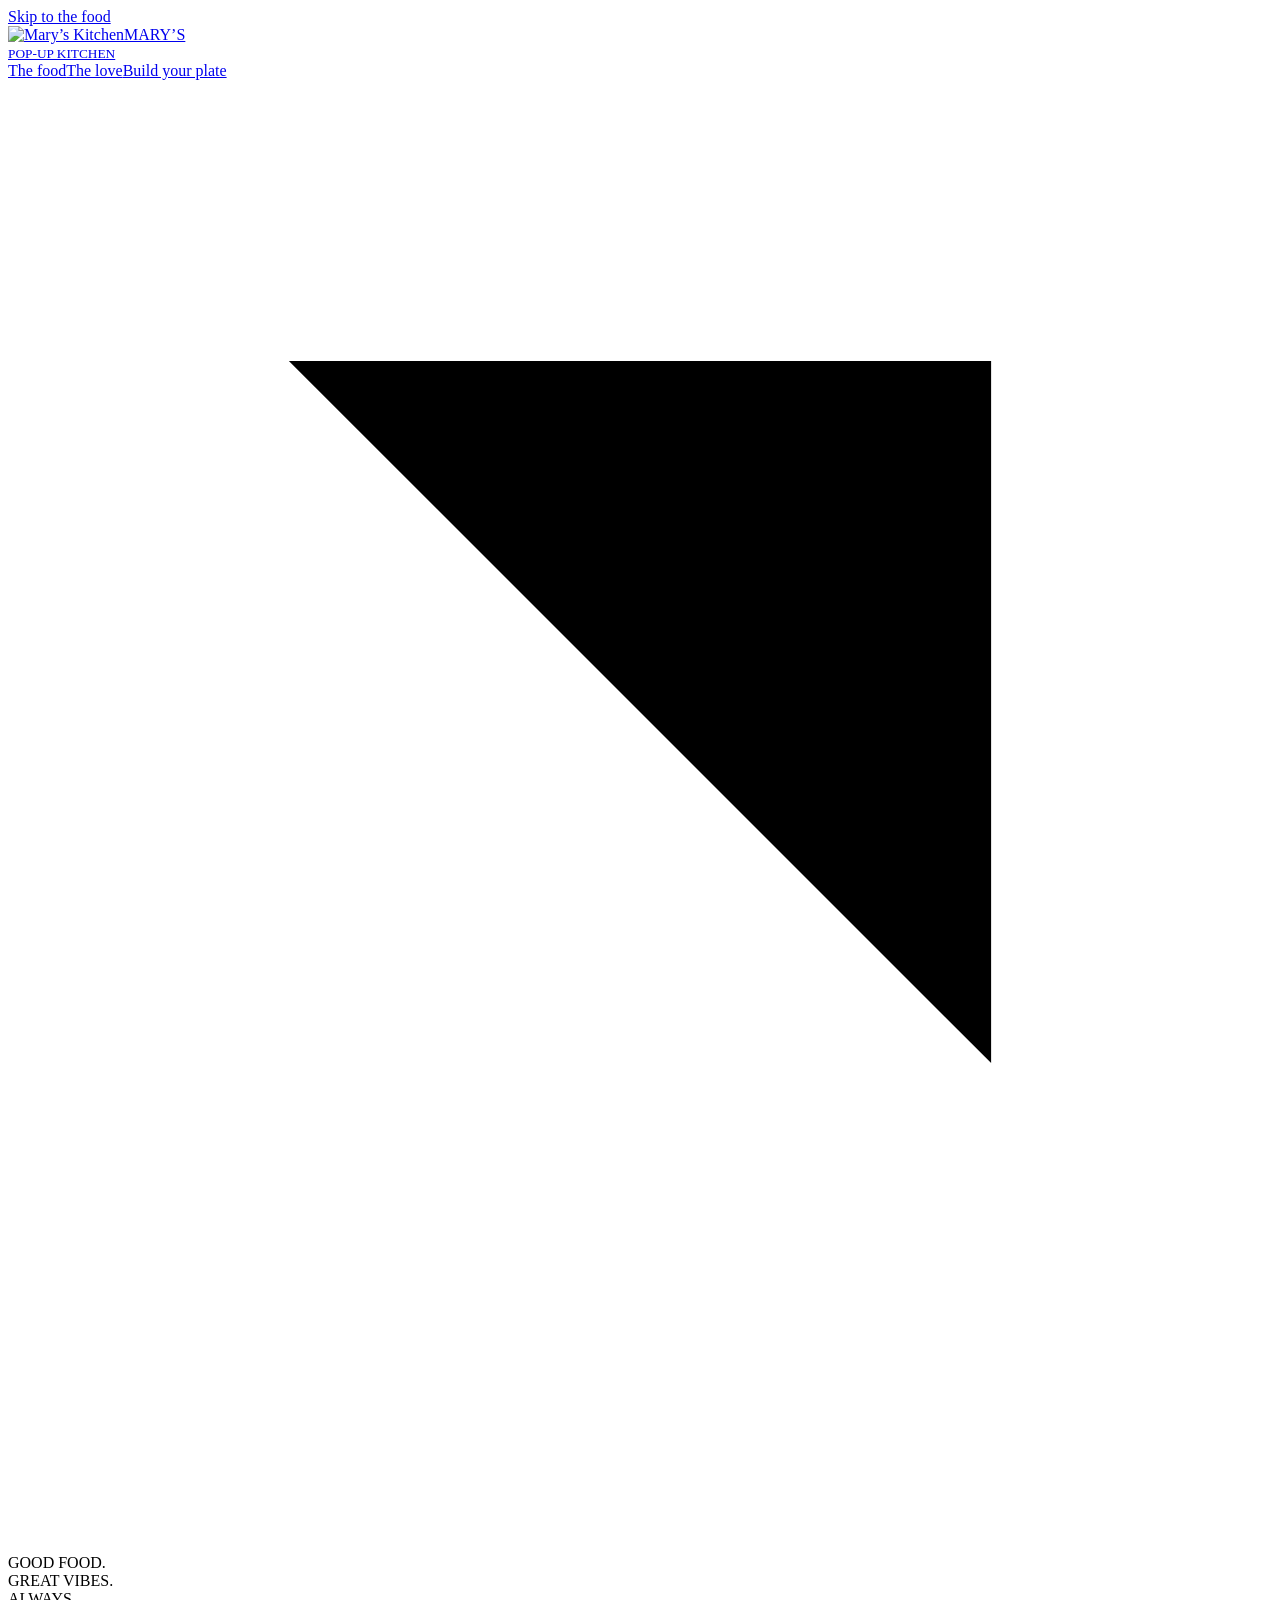
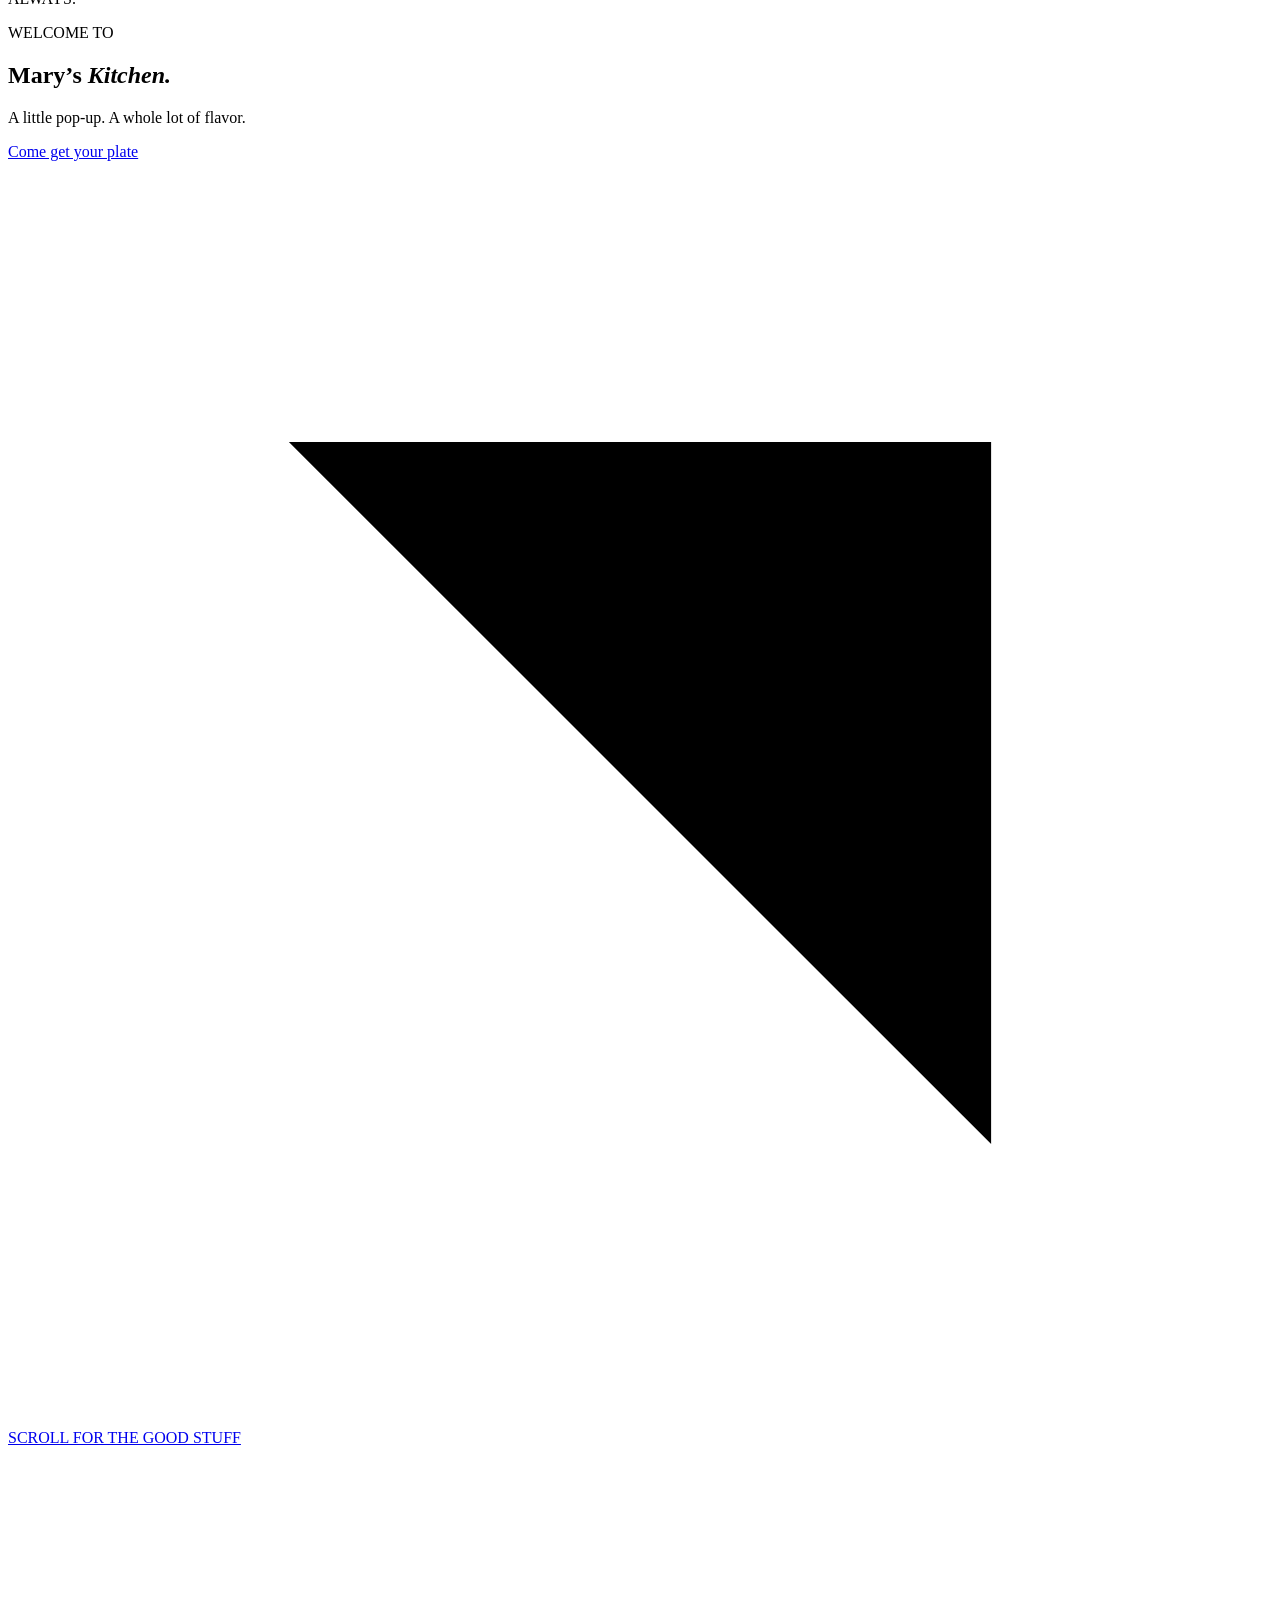
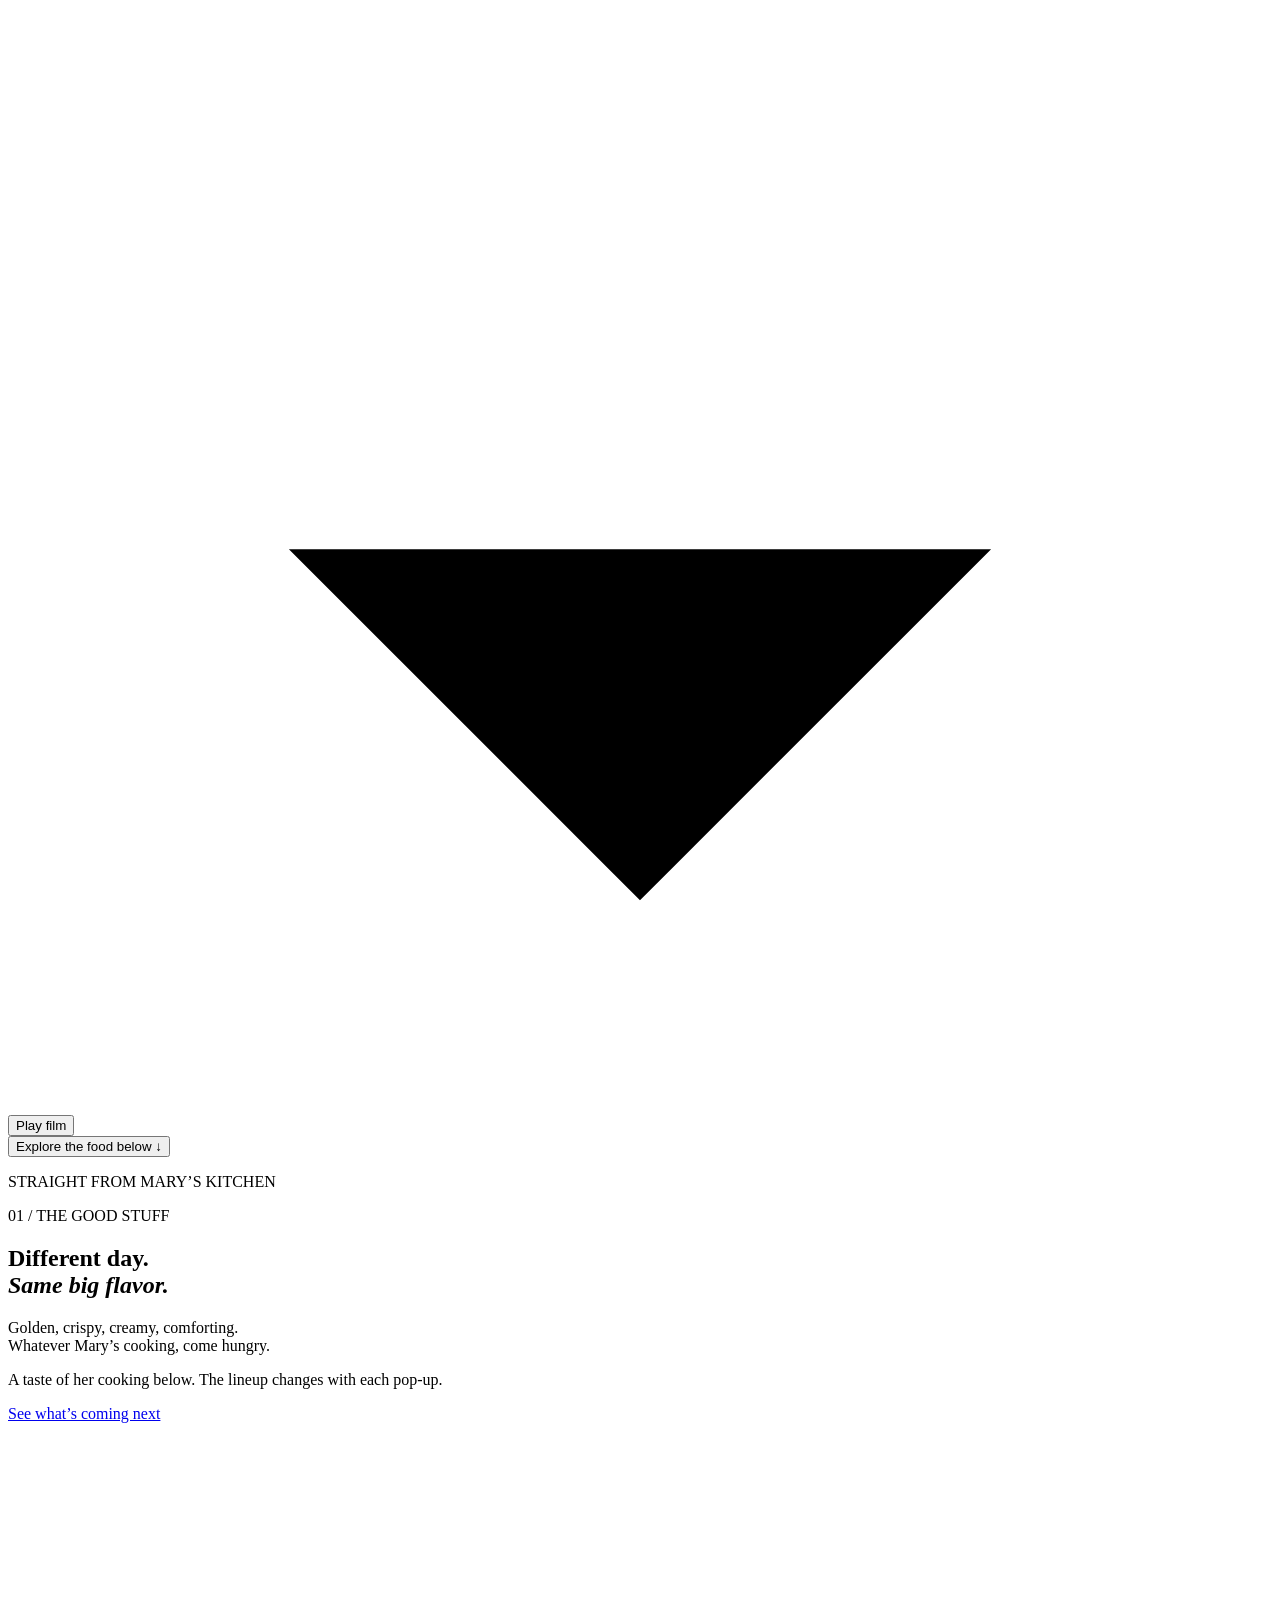
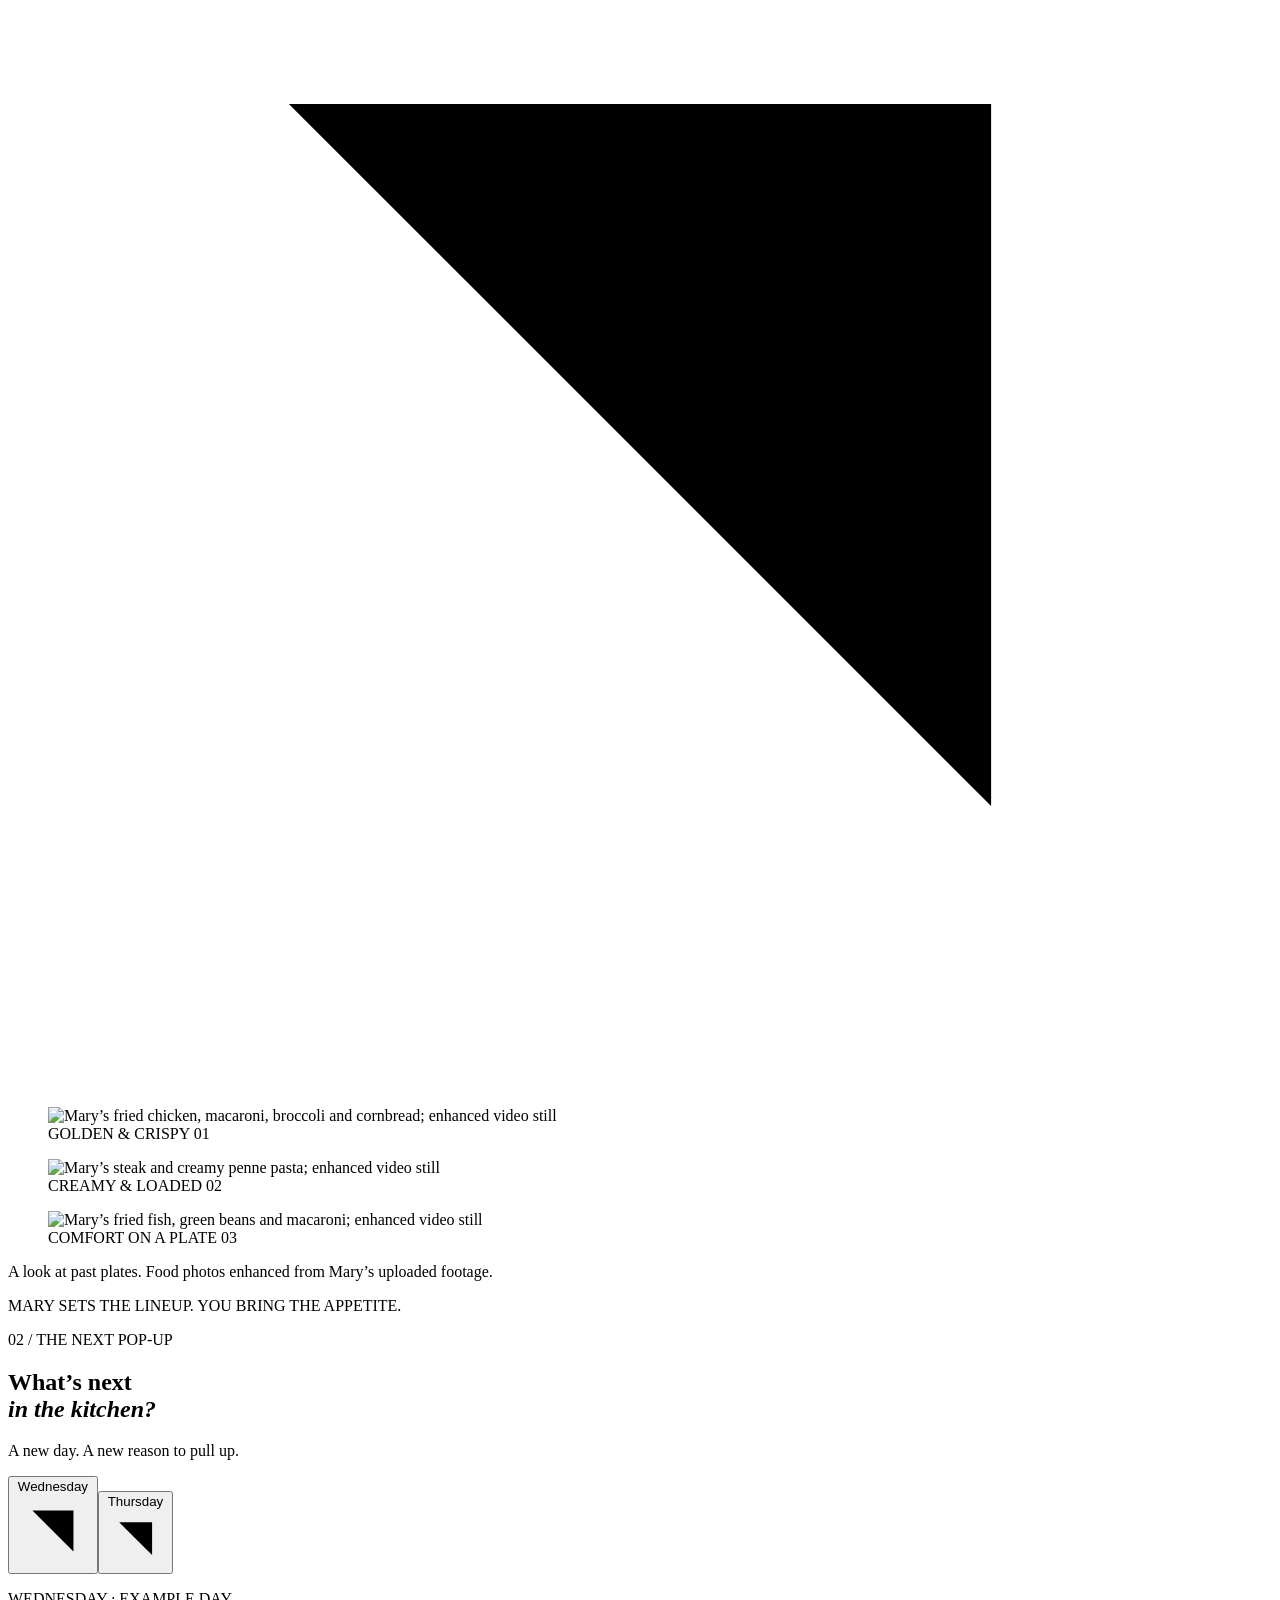
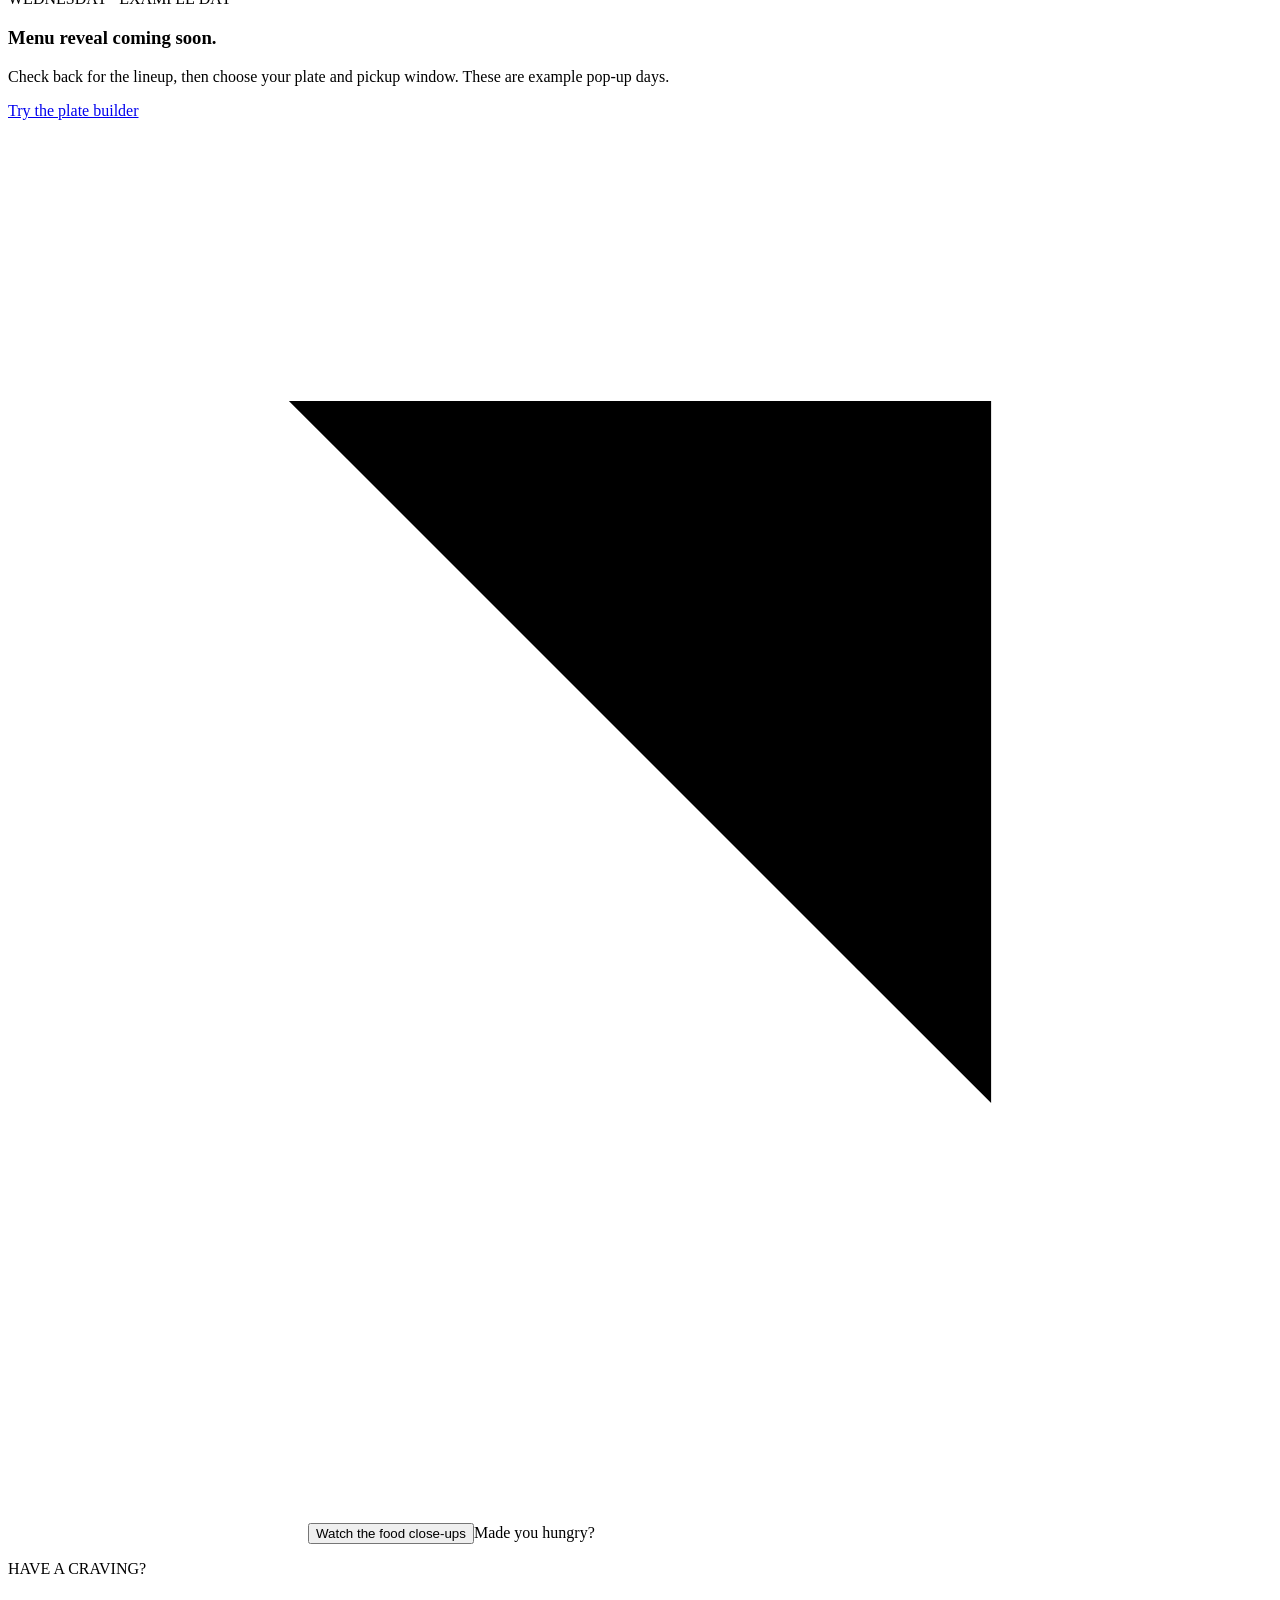
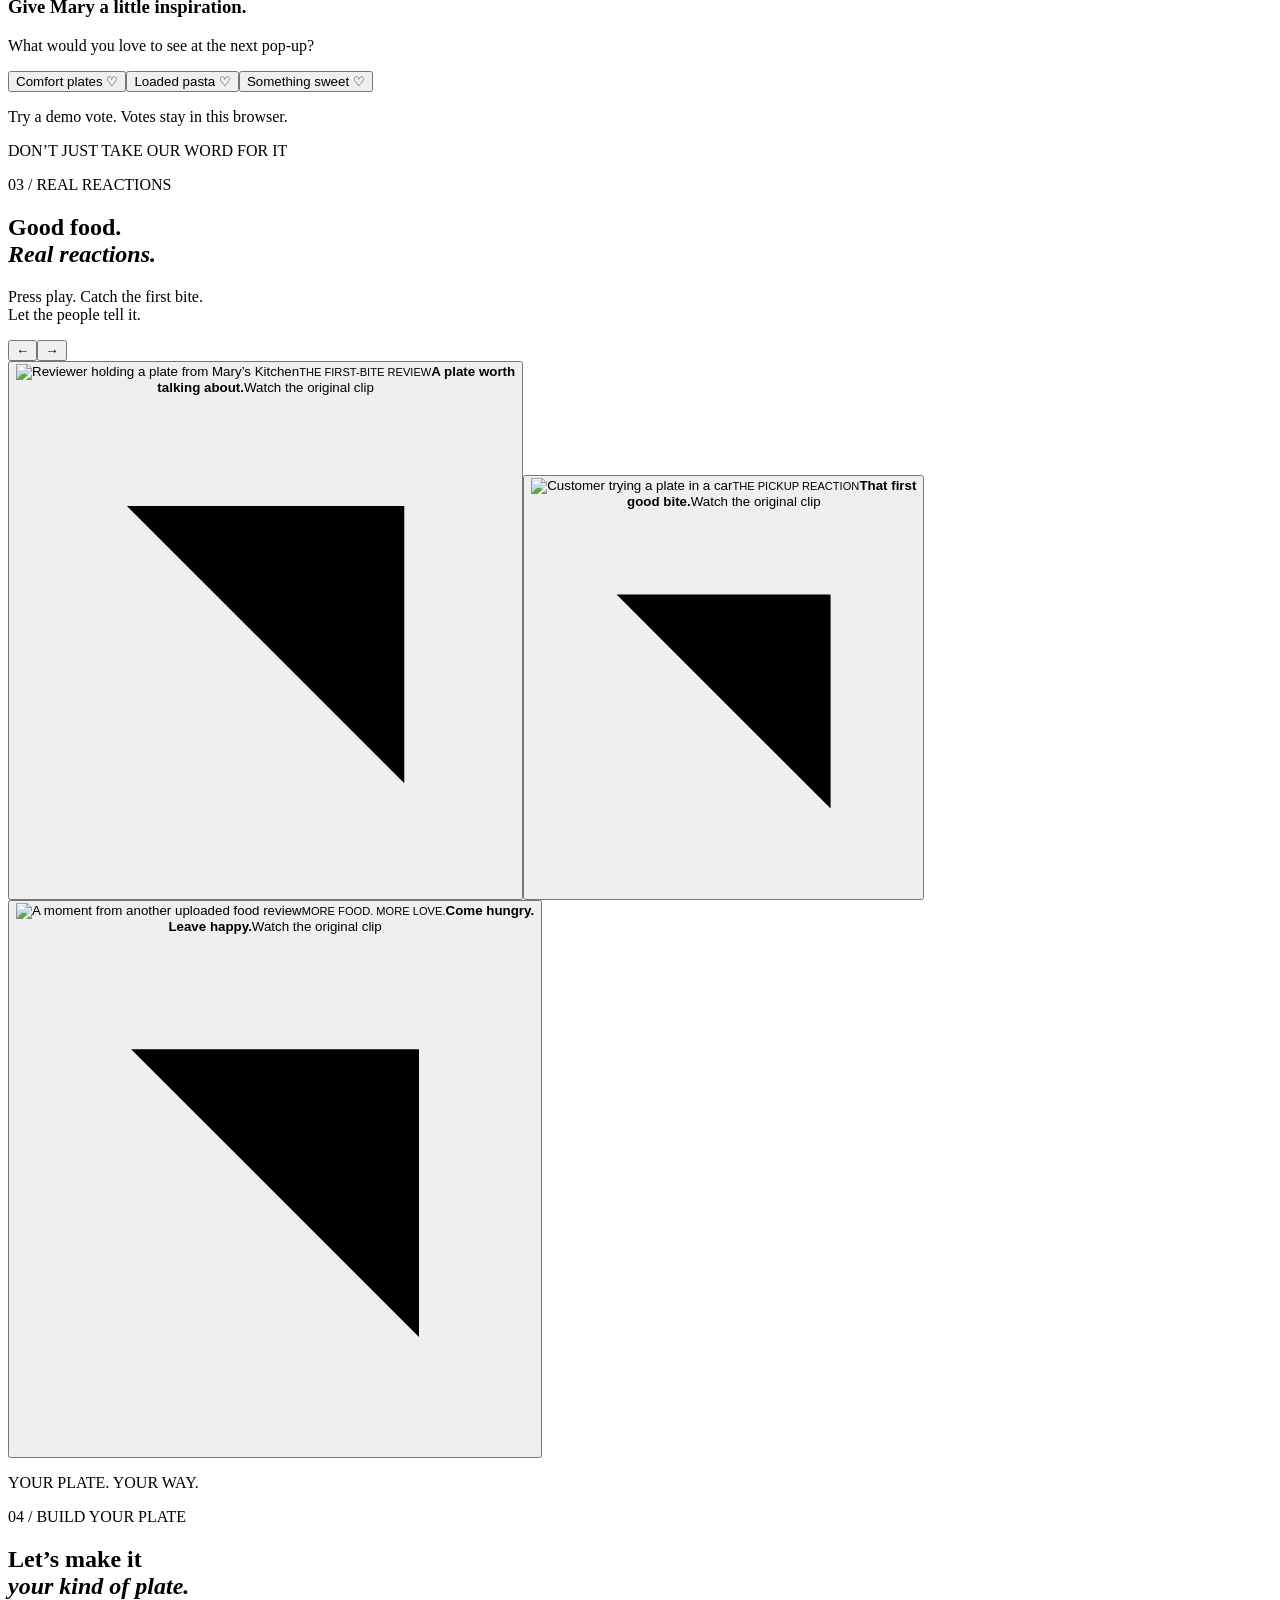
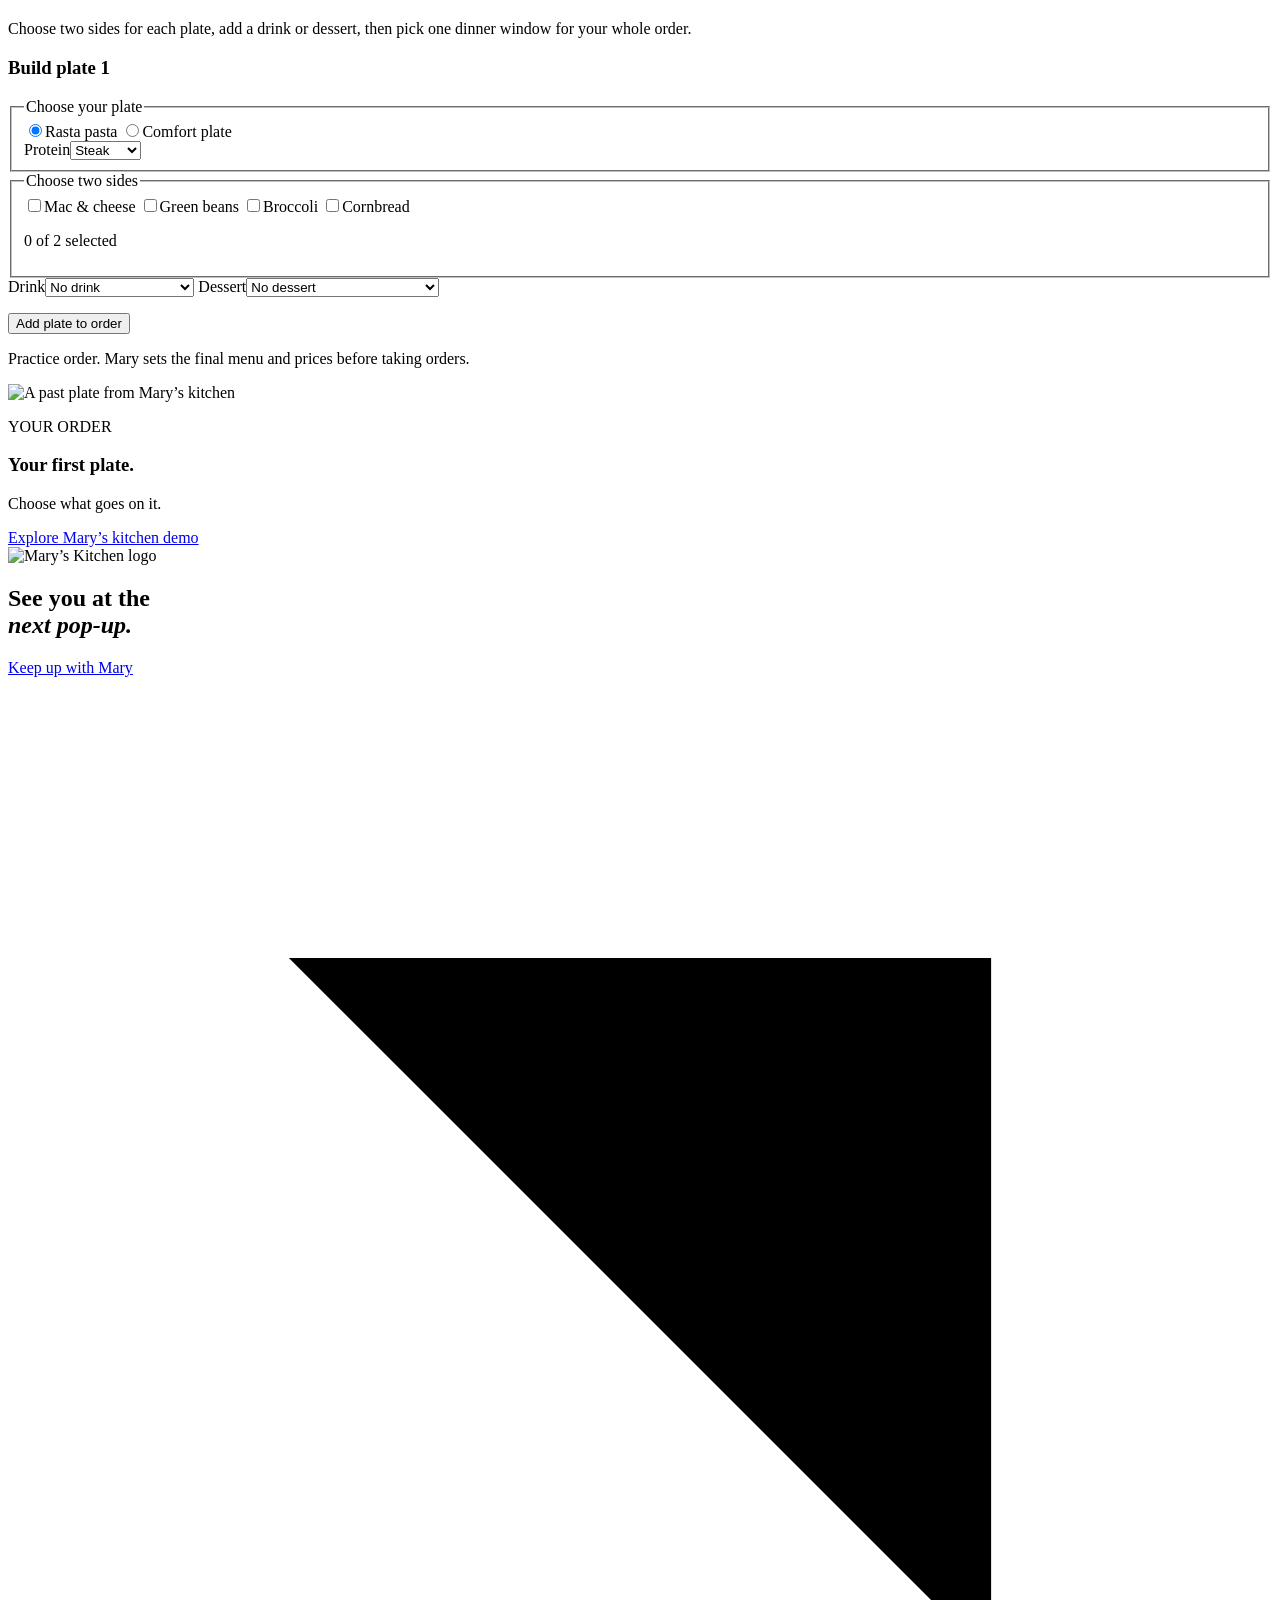
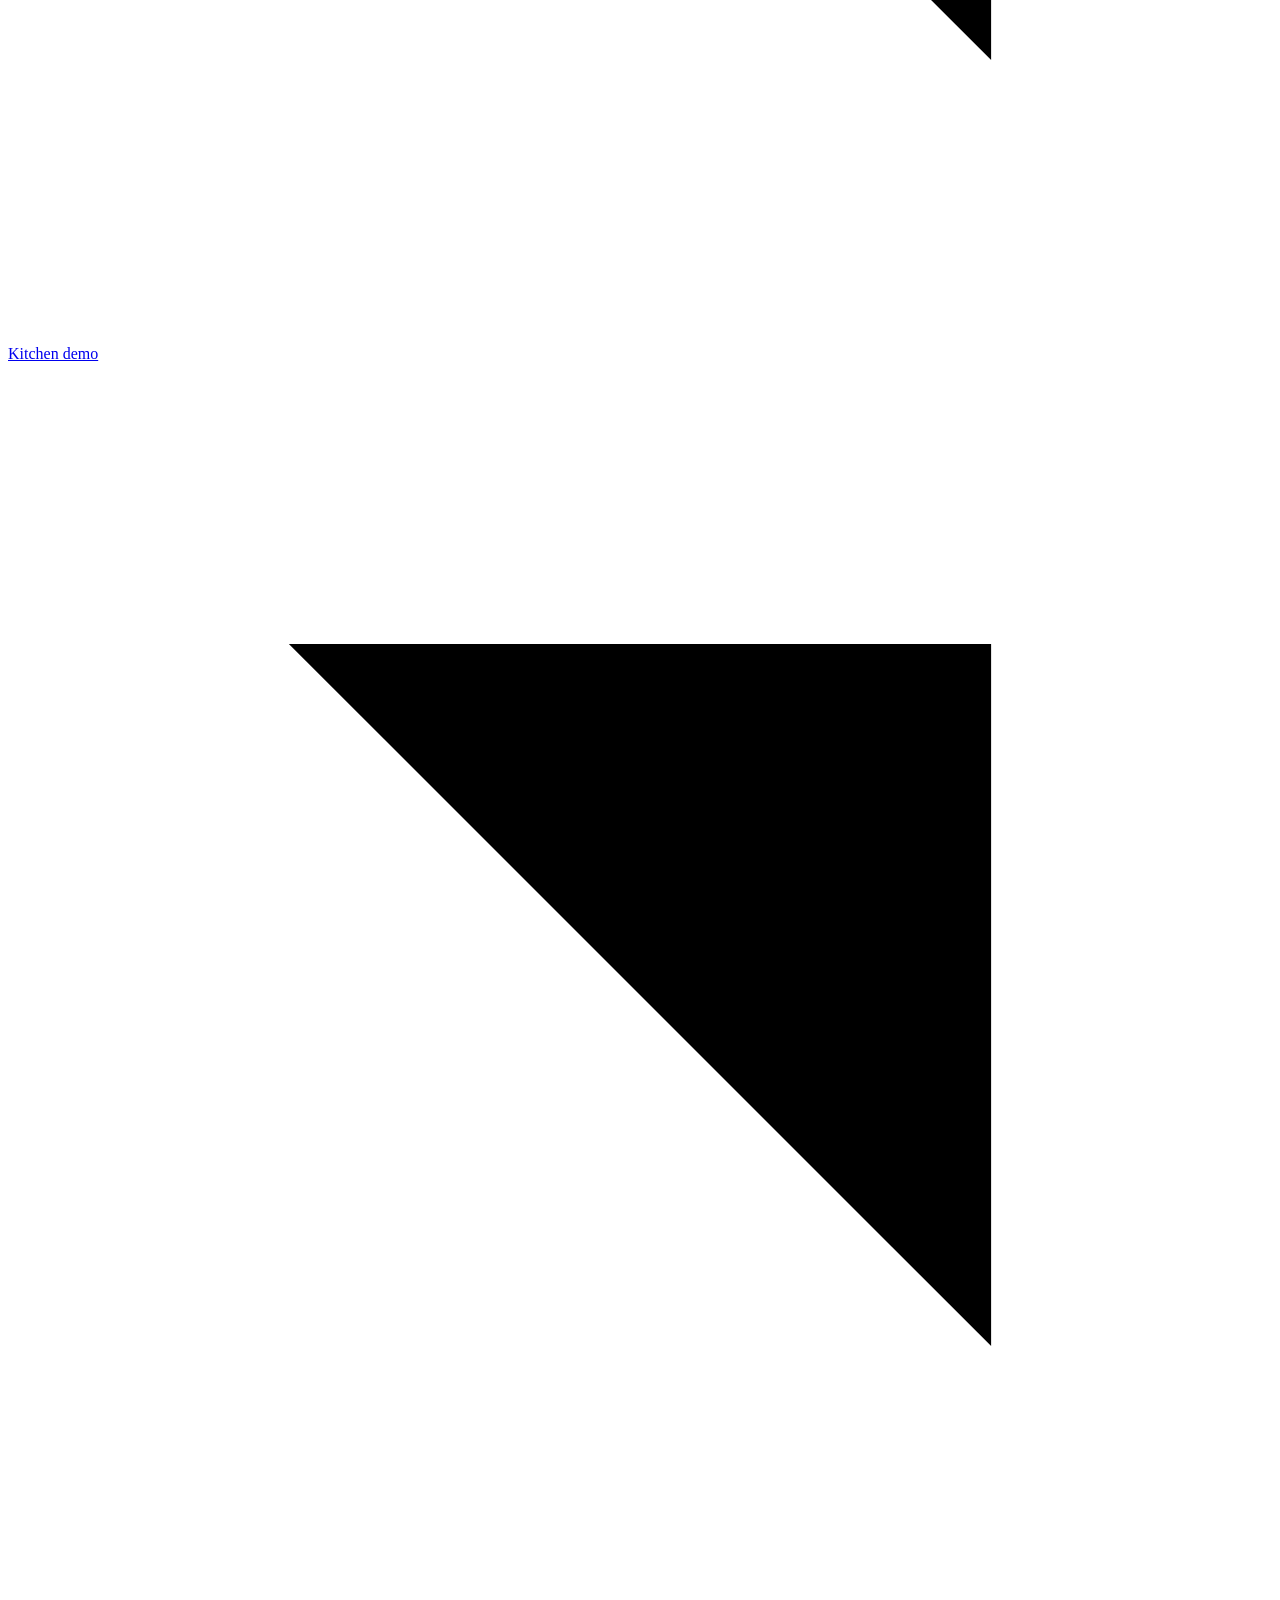
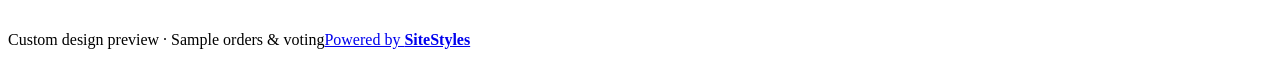
==== two-plates/index.html @ c63a53fa "Back up two-plates/index.html" ====
<!doctype html>
<html lang="en"><head><meta charset="utf-8"><meta name="viewport" content="width=device-width,initial-scale=1"><meta name="theme-color" content="#531b2e"><title>Welcome to Mary’s Kitchen</title><meta name="description" content="Good food. Great vibes. Welcome to Mary’s pop-up kitchen."><link rel="stylesheet" href="styles.css?v=3"></head>
<body><a class="skip" href="#food">Skip to the food</a>
<header class="nav"><a class="wordmark" href="#home"><img src="../assets/logo-clean.png" alt="Mary’s Kitchen"><span>MARY’S<br><small>POP-UP KITCHEN</small></span></a><nav aria-label="Main navigation"><a href="#food">The food</a><a href="#reactions">The love</a><a class="nav-plate" href="#plate">Build your plate <svg class="icon" viewBox="0 0 18 18" aria-hidden="true"><path d="M4 14 14 4M4 4h10v10"/></svg></a></nav></header>
<main><section class="hero" id="home"><div class="cinema" aria-hidden="true"><div class="scene left"><img src="../assets/chicken-retouched.png" alt="" fetchpriority="high"></div><div class="scene center"><video id="welcome-video" src="../assets/welcome-film.mp4" poster="../assets/welcome-poster.png" autoplay muted loop playsinline webkit-playsinline preload="metadata"></video></div><div class="scene right"><img src="../assets/pasta-retouched.png" alt="" fetchpriority="high"></div></div><div class="shade"></div><p class="hero-note">GOOD FOOD.<br>GREAT VIBES.<br>ALWAYS.</p><div class="hero-title"><p class="eyebrow">WELCOME TO</p><h1>Mary’s <em>Kitchen.</em></h1><p>A little pop-up. A whole lot of flavor.</p></div><div class="hero-bottom"><a class="pill" href="#plate">Come get your plate <span><svg class="icon" viewBox="0 0 18 18" aria-hidden="true"><path d="M4 14 14 4M4 4h10v10"/></svg></span></a><a class="scroll-note" href="#food">SCROLL FOR THE GOOD STUFF <svg class="icon" viewBox="0 0 18 18" aria-hidden="true"><path d="M9 3v12m-5-5 5 5 5-5"/></svg></a><button id="film-toggle" class="film-button" type="button">Pause film</button></div><button id="play-welcome" class="play-fallback" type="button" hidden>Play the welcome film</button></section>
<section class="section intro" id="food"><div class="section-top"><p class="eyebrow">STRAIGHT FROM MARY’S KITCHEN</p><span>01 / THE GOOD STUFF</span></div><div class="split-heading reveal"><h2>Different day.<br><em>Same big flavor.</em></h2><div class="intro-copy"><p>Golden, crispy, creamy, comforting.<br>Whatever Mary’s cooking, come hungry.</p><p class="small">A taste of her cooking below. The lineup changes with each pop-up.</p><a class="underlink" href="#next">See what’s coming next <svg class="icon" viewBox="0 0 18 18" aria-hidden="true"><path d="M4 14 14 4M4 4h10v10"/></svg></a></div></div><div class="food-gallery"><figure class="food-photo one reveal"><div><img src="../assets/chicken-retouched.png" alt="Mary’s fried chicken, macaroni, broccoli and cornbread; enhanced video still" loading="lazy"></div><figcaption>GOLDEN & CRISPY <span>01</span></figcaption></figure><figure class="food-photo two reveal"><div><img src="../assets/pasta-retouched.png" alt="Mary’s steak and creamy penne pasta; enhanced video still" loading="lazy"></div><figcaption>CREAMY & LOADED <span>02</span></figcaption></figure><figure class="food-photo three reveal"><div><img src="../assets/fish-retouched.png" alt="Mary’s fried fish, green beans and macaroni; enhanced video still" loading="lazy"></div><figcaption>COMFORT ON A PLATE <span>03</span></figcaption></figure></div><p class="footnote">A look at past plates. Food photos enhanced from Mary’s uploaded footage.</p></section>
<section class="section next" id="next"><div class="section-top"><p class="eyebrow">MARY SETS THE LINEUP. YOU BRING THE APPETITE.</p><span>02 / THE NEXT POP-UP</span></div><div class="next-layout"><div class="reveal"><h2>What’s next<br><em>in the kitchen?</em></h2><p class="next-copy">A new day. A new reason to pull up.</p><div class="day-tabs" role="tablist" aria-label="Example pop-up days"><button id="wednesday-tab" data-day="Wednesday" role="tab" aria-selected="true" aria-controls="day-panel" type="button">Wednesday <svg class="icon" viewBox="0 0 18 18" aria-hidden="true"><path d="M4 14 14 4M4 4h10v10"/></svg></button><button id="thursday-tab" data-day="Thursday" role="tab" aria-selected="false" aria-controls="day-panel" type="button">Thursday <svg class="icon" viewBox="0 0 18 18" aria-hidden="true"><path d="M4 14 14 4M4 4h10v10"/></svg></button></div><div id="day-panel" class="day-panel" role="tabpanel" aria-labelledby="wednesday-tab"><p class="eyebrow" id="day-kicker">WEDNESDAY · EXAMPLE DAY</p><h3 id="day-title">Menu reveal coming soon.</h3><p>Check back for the lineup, then choose your plate and pickup window. These are example pop-up days.</p><a class="underlink" href="#plate">Try the plate builder <svg class="icon" viewBox="0 0 18 18" aria-hidden="true"><path d="M4 14 14 4M4 4h10v10"/></svg></a></div></div><div class="next-art reveal"><video id="food-video" src="../assets/opening-film.mp4" poster="../assets/chicken-retouched.png" muted loop playsinline preload="none" aria-label="Close-ups of Mary’s food"></video><button id="food-film-toggle" type="button">Watch the food close-ups</button><span class="handwritten">Made you hungry?</span></div></div><div class="vote-zone"><div><p class="eyebrow">HAVE A CRAVING?</p><h3>Give Mary a little inspiration.</h3><p class="small">What would you love to see at the next pop-up?</p></div><div class="votes" role="group" aria-label="Vote for what Mary could cook next"><button data-vote="Comfort plates" aria-pressed="false" type="button">Comfort plates <span>♡</span></button><button data-vote="Loaded pasta" aria-pressed="false" type="button">Loaded pasta <span>♡</span></button><button data-vote="Something sweet" aria-pressed="false" type="button">Something sweet <span>♡</span></button></div><p class="small vote-status" id="vote-status" role="status">Try a demo vote. Votes stay in this browser.</p></div></section>
<section class="section reactions" id="reactions"><div class="section-top"><p class="eyebrow">DON’T JUST TAKE OUR WORD FOR IT</p><span>03 / REAL REACTIONS</span></div><div class="split-heading reveal"><h2>Good food.<br><em>Real reactions.</em></h2><div class="reaction-aside"><p>Press play. Catch the first bite.<br>Let the people tell it.</p><div class="arrows"><button id="prev-reel" aria-label="Previous reaction" type="button">←</button><button id="next-reel" aria-label="Next reaction" type="button">→</button></div></div></div><div class="reaction-track" id="reaction-track"><button class="reaction-card" data-clip="review-original" aria-label="Play the first food review" type="button"><img src="../assets/reaction-one.png" alt="Reviewer holding a plate from Mary’s Kitchen" loading="lazy"><span class="play-circle" aria-hidden="true"></span><span class="caption"><small>THE FIRST-BITE REVIEW</small><strong>A plate worth<br>talking about.</strong><span>Watch the original clip <svg class="icon" viewBox="0 0 18 18" aria-hidden="true"><path d="M4 14 14 4M4 4h10v10"/></svg></span></span></button><button class="reaction-card" data-clip="car-reaction-original" aria-label="Play the pickup reaction" type="button"><img src="../assets/reaction-two.png" alt="Customer trying a plate in a car" loading="lazy"><span class="play-circle" aria-hidden="true"></span><span class="caption"><small>THE PICKUP REACTION</small><strong>That first<br>good bite.</strong><span>Watch the original clip <svg class="icon" viewBox="0 0 18 18" aria-hidden="true"><path d="M4 14 14 4M4 4h10v10"/></svg></span></span></button><button class="reaction-card" data-clip="review-second-original" aria-label="Play another food review" type="button"><img src="../assets/reaction-three.png" alt="A moment from another uploaded food review" loading="lazy"><span class="play-circle" aria-hidden="true"></span><span class="caption"><small>MORE FOOD. MORE LOVE.</small><strong>Come hungry.<br>Leave happy.</strong><span>Watch the original clip <svg class="icon" viewBox="0 0 18 18" aria-hidden="true"><path d="M4 14 14 4M4 4h10v10"/></svg></span></span></button></div></section>
<section class="section plate" id="plate">
  <div class="section-top"><p class="eyebrow">YOUR PLATE. YOUR WAY.</p><span>04 / BUILD YOUR PLATE</span></div>
  <div class="split-heading reveal">
    <h2>Let’s make it<br><em>your kind of plate.</em></h2>
    <p class="builder-note">Choose two sides for each plate, add a drink or dessert, then pick one dinner window for your whole order.</p>
  </div>
  <div class="builder">
    <div class="plate-workspace">
      <form id="plate-form">
        <h3 id="plate-heading" tabindex="-1">Build plate 1</h3>
        <fieldset><legend>Choose your plate</legend>
          <div class="choice-row">
            <label class="image-choice"><input type="radio" name="base" value="pasta" checked><img src="../assets/pasta-retouched.png" alt=""><span>Rasta pasta</span></label>
            <label class="image-choice"><input type="radio" name="base" value="comfort"><img src="../assets/chicken-retouched.png" alt=""><span>Comfort plate</span></label>
          </div>
          <label class="field-label" for="protein">Protein</label><select id="protein" name="protein"></select>
        </fieldset>
        <fieldset id="side-options"><legend>Choose two sides</legend>
          <div class="side-choices">
            <label><input type="checkbox" name="sides" value="Mac &amp; cheese">Mac &amp; cheese</label>
            <label><input type="checkbox" name="sides" value="Green beans">Green beans</label>
            <label><input type="checkbox" name="sides" value="Broccoli">Broccoli</label>
            <label><input type="checkbox" name="sides" value="Cornbread">Cornbread</label>
          </div>
          <p class="side-count" id="side-count" aria-live="polite">0 of 2 selected</p>
        </fieldset>
        <div class="plate-extras">
          <label class="field-label">Drink<select name="drink" id="plate-drink">
            <option>No drink</option><option>Lemonade</option><option>Strawberry lemonade</option><option>Sweet tea</option>
          </select></label>
          <label class="field-label">Dessert<select name="dessert" id="plate-dessert">
            <option>No dessert</option><option>Strawberry crunch cake slice</option><option>Chocolate yellow cake slice</option>
          </select></label>
        </div>
        <p class="form-error" id="plate-error" role="alert"></p>
        <div class="plate-actions"><button class="pill submit" id="save-plate" type="submit">Add plate to order</button>
        <button class="plate-link" id="cancel-plate" type="button" hidden>Cancel changes</button></div>
      </form>
      <section id="order-cart" class="order-cart" aria-labelledby="cart-heading" hidden>
        <h3 id="cart-heading" tabindex="-1">Your plates</h3>
        <ol id="cart-lines"></ol>
        <div class="plate-actions" id="cart-actions">
          <button class="pill submit" id="go-pickup" type="button">Choose dinner window</button>
          <button class="plate-link" id="new-plate" type="button">Build a different plate</button>
        </div>
      </section>
      <form id="pickup-form" hidden>
        <fieldset><legend id="pickup-heading" tabindex="-1">Choose your dinner window</legend>
          <div id="pickup-options" class="pickup-options"></div>
        </fieldset>
        <p class="pickup-detail" id="pickup-detail" hidden></p>
        <label class="field-label" for="guest-name">Name for your sample order</label>
        <input id="guest-name" placeholder="Your first name" maxlength="35" autocomplete="given-name" required>
        <label class="field-label" for="guest-phone">Mobile number for pickup</label>
        <input id="guest-phone" name="phone" type="tel" inputmode="tel" autocomplete="tel" maxlength="30" placeholder="(404) 555-0100" aria-describedby="phone-note" required>
        <p class="contact-help" id="phone-note">Mary can text or call this number when your order is ready. Try (404) 555-0100 for a practice order.</p>
        <p class="form-error" id="pickup-error" role="alert"></p>
        <div class="plate-actions"><button class="pill submit" id="place-order" type="submit">Place sample order</button>
        <button class="plate-link" id="back-to-plates" type="button">Back to plates</button></div>
      </form>
      <p class="small demo-boundary">Practice order. Mary sets the final menu and prices before taking orders.</p>
      <p id="cart-status" class="sr-only" role="status"></p>
    </div>
    <aside class="plate-summary"><div class="summary-image"><img id="summary-photo" src="../assets/pasta-retouched.png" alt="A past plate from Mary’s kitchen"></div>
      <div class="summary-copy"><p class="eyebrow">YOUR ORDER</p><h3 id="summary-title">Your first plate.</h3>
        <p id="summary-detail">Choose what goes on it.</p>
        <a class="underlink" href="kitchen.html">Explore Mary’s kitchen demo</a>
      </div>
    </aside>
  </div>
</section>
</main>
<footer><div class="footer-top"><img src="../assets/logo-clean.png" alt="Mary’s Kitchen logo"><h2>See you at the<br><em>next pop-up.</em></h2><a class="pill" href="https://www.instagram.com/marys_kitchen95/" target="_blank" rel="noopener">Keep up with Mary <svg class="icon" viewBox="0 0 18 18" aria-hidden="true"><path d="M4 14 14 4M4 4h10v10"/></svg></a></div><div class="footer-bottom"><a href="kitchen.html">Kitchen demo <svg class="icon" viewBox="0 0 18 18" aria-hidden="true"><path d="M4 14 14 4M4 4h10v10"/></svg></a><span>Custom design preview · Sample orders & voting</span><a href="https://sitestyles.net" target="_blank" rel="noopener">Powered by <strong>SiteStyles</strong></a></div></footer>
<dialog id="review-dialog" class="review-dialog" aria-label="Original food review"><button class="dialog-close" data-close="review-dialog" aria-label="Close video" type="button">×</button><video id="review-player" controls playsinline preload="none"></video></dialog><dialog id="confirmation" class="confirmation" aria-labelledby="confirmation-title"><button class="dialog-close" data-close="confirmation" aria-label="Close confirmation" type="button">×</button><p class="eyebrow">SAMPLE ORDER ADDED</p><h2 id="confirmation-title">Your plate<br><em>has a place.</em></h2><p id="confirmation-copy"></p><a class="pill" href="kitchen.html">See it in Mary’s kitchen <svg class="icon" viewBox="0 0 18 18" aria-hidden="true"><path d="M4 14 14 4M4 4h10v10"/></svg></a><p class="small">Demo only. Nothing was sent to Mary.</p></dialog><script src="orders.js?v=1"></script><script src="app.js?v=3"></script></body></html>
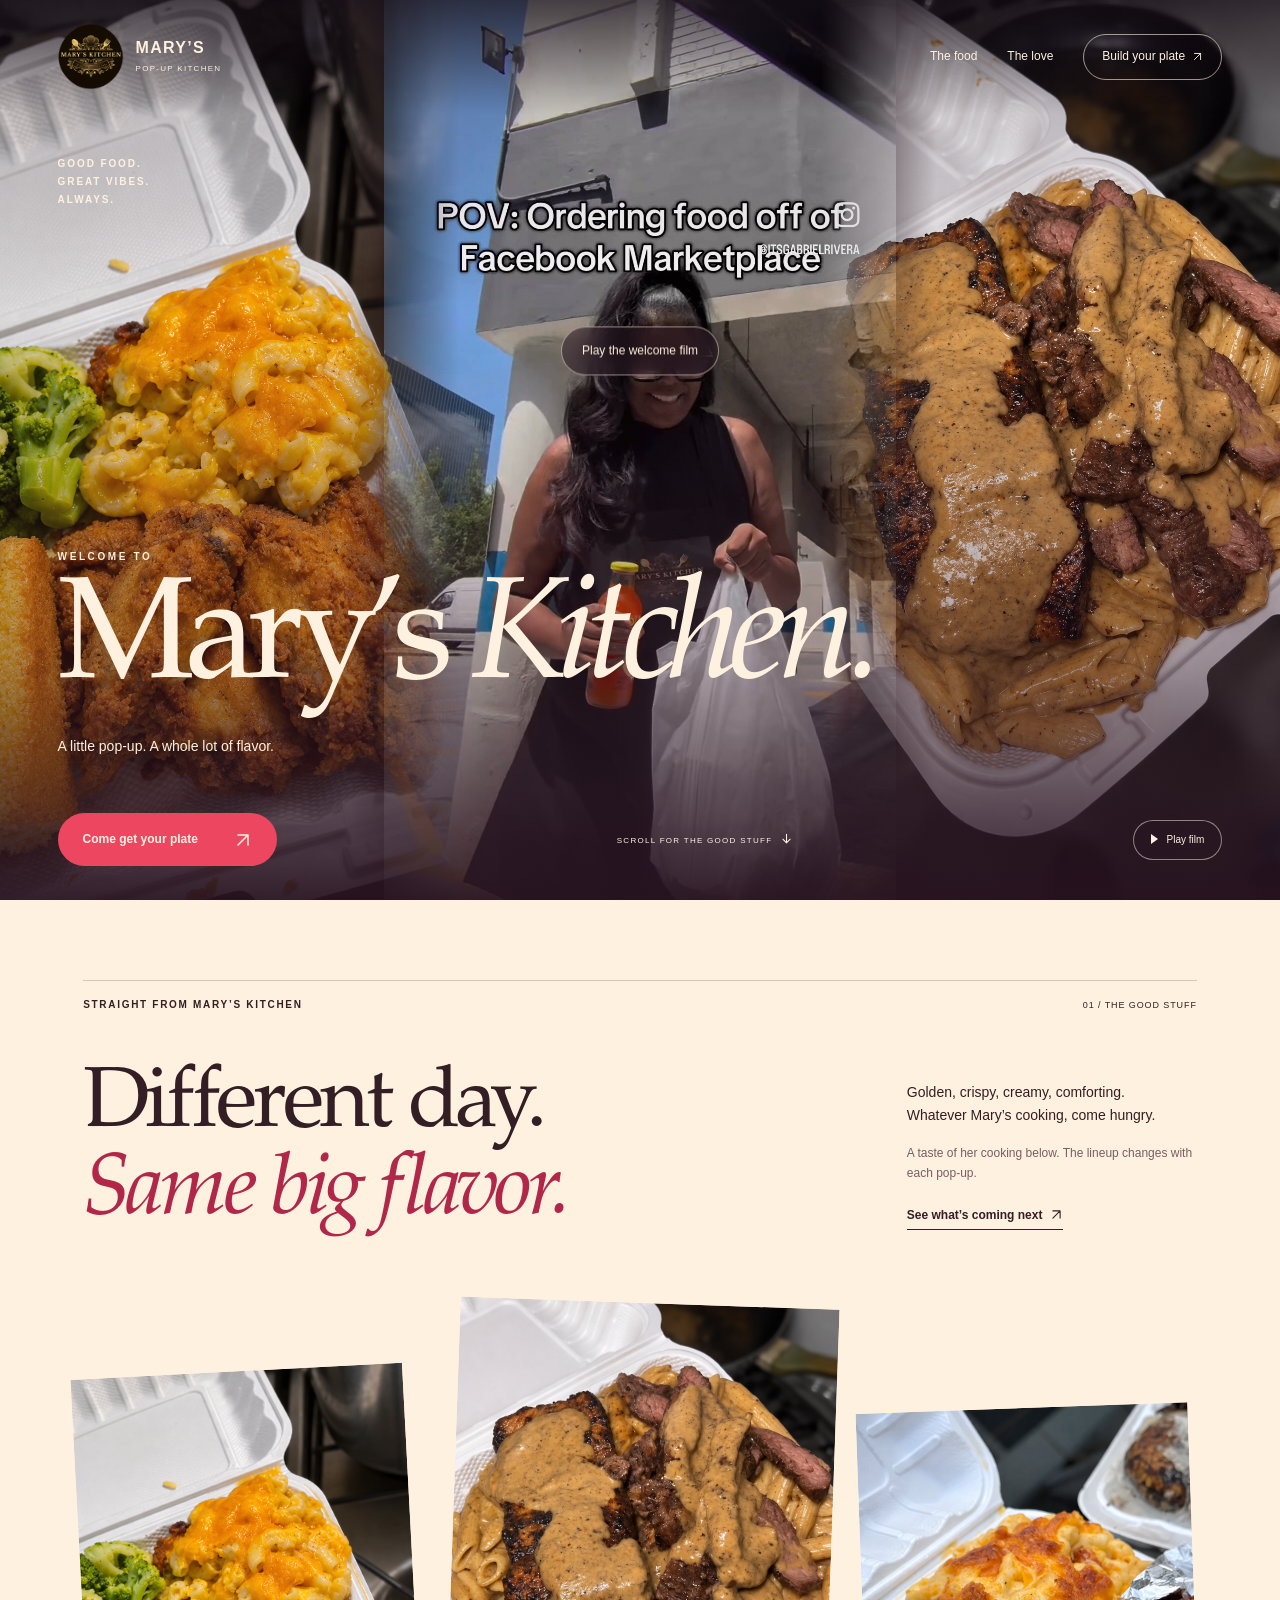
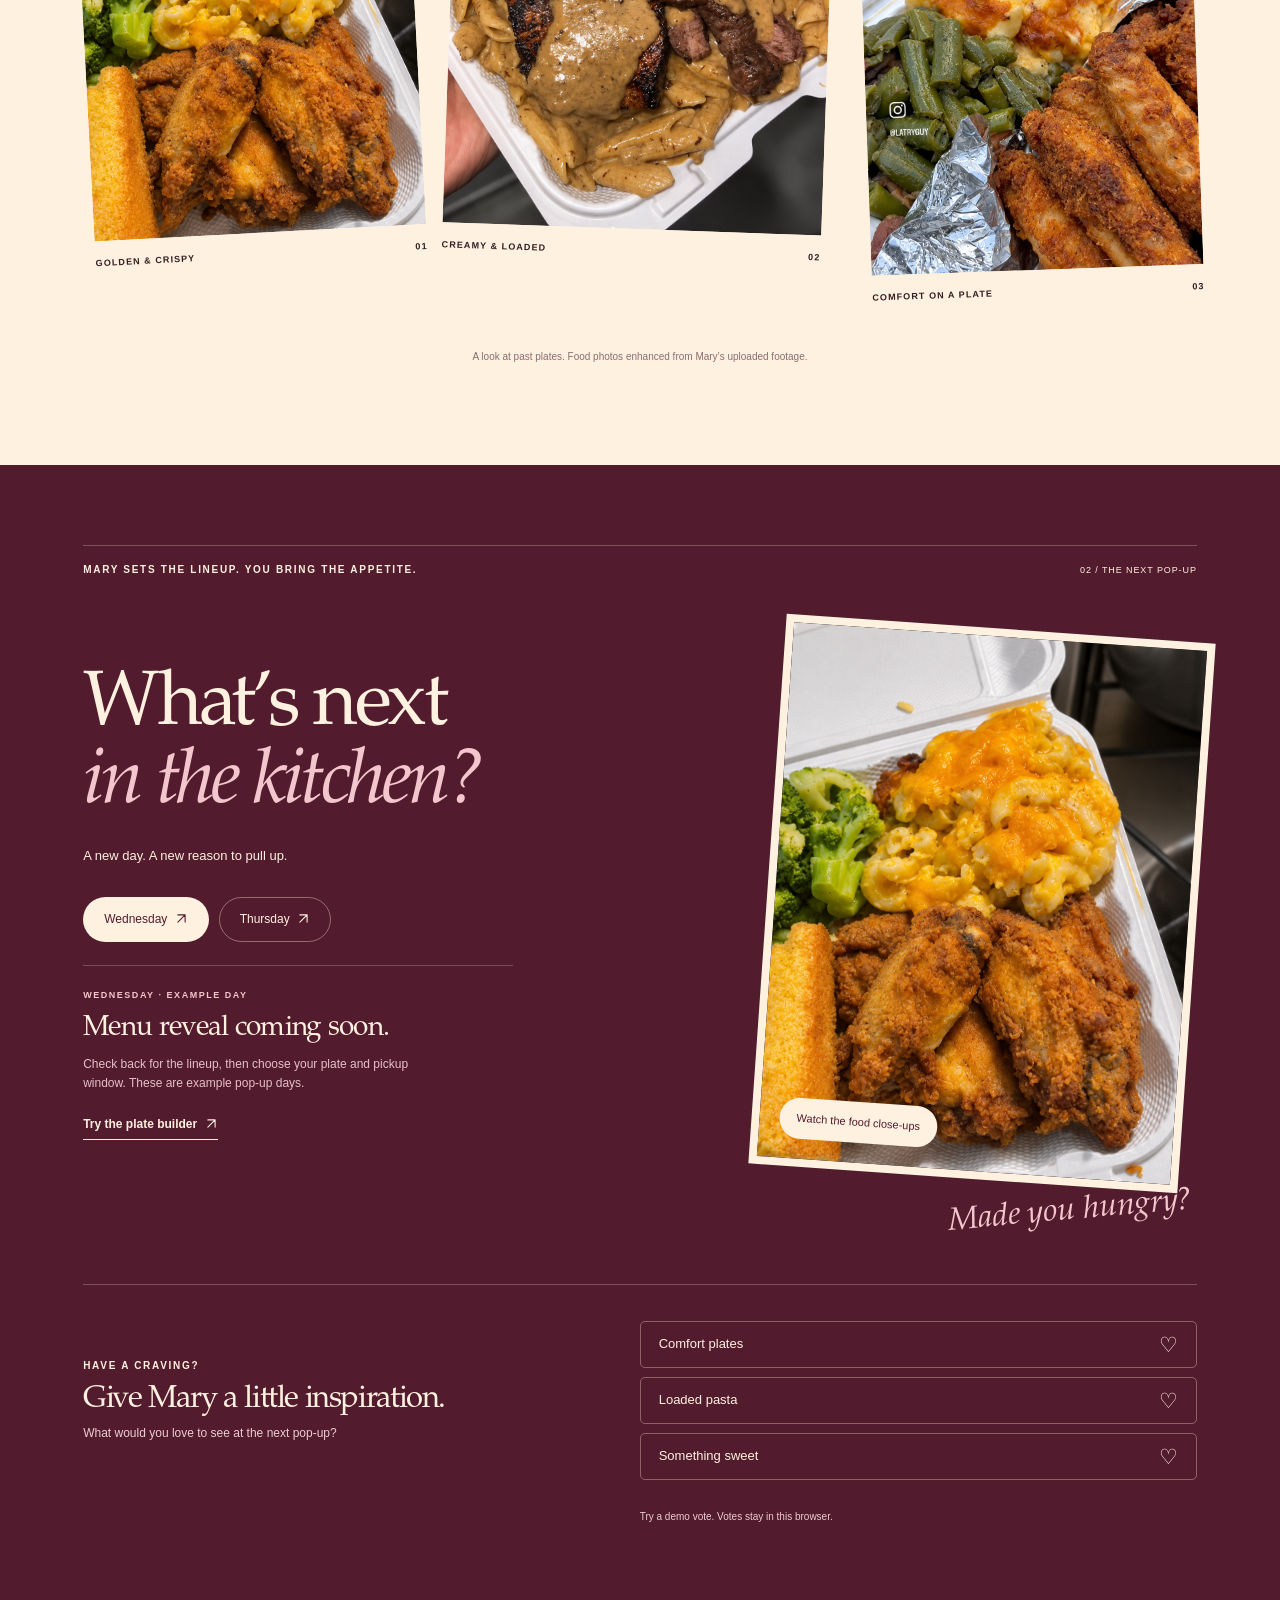
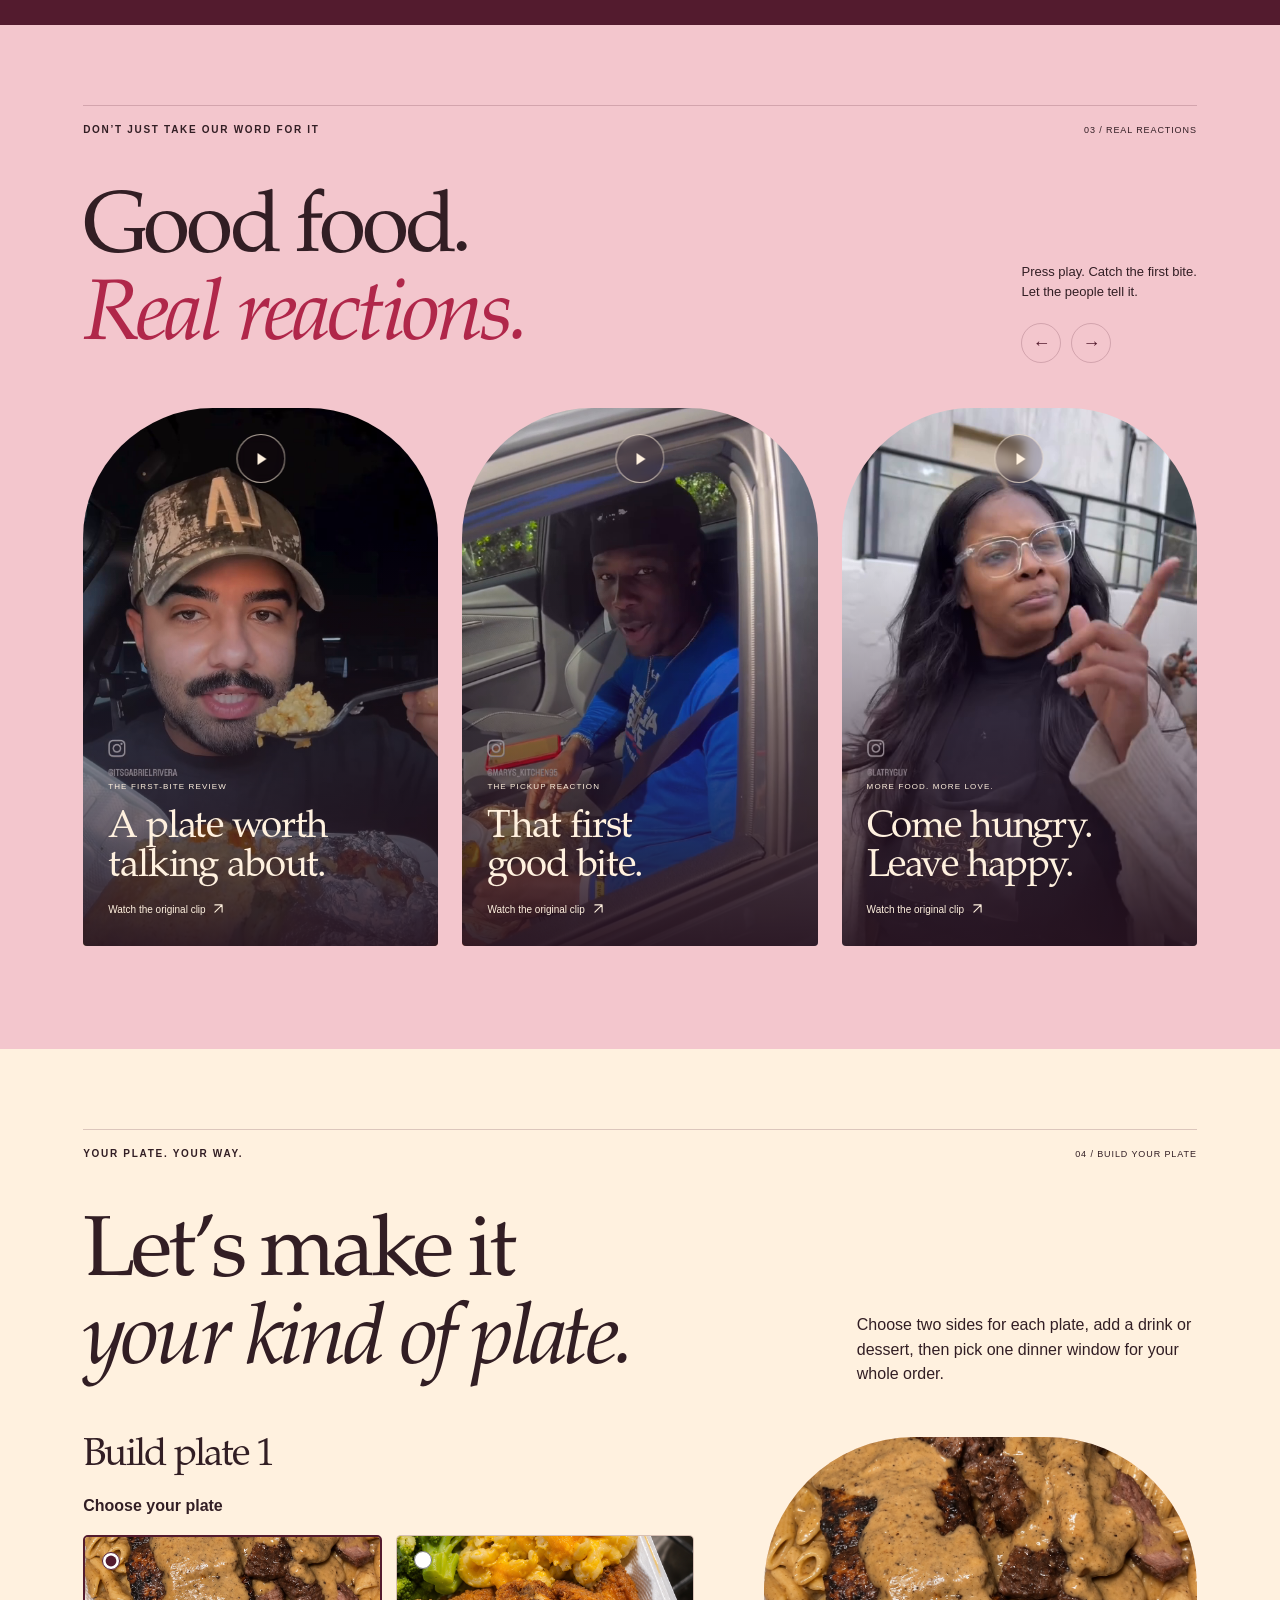
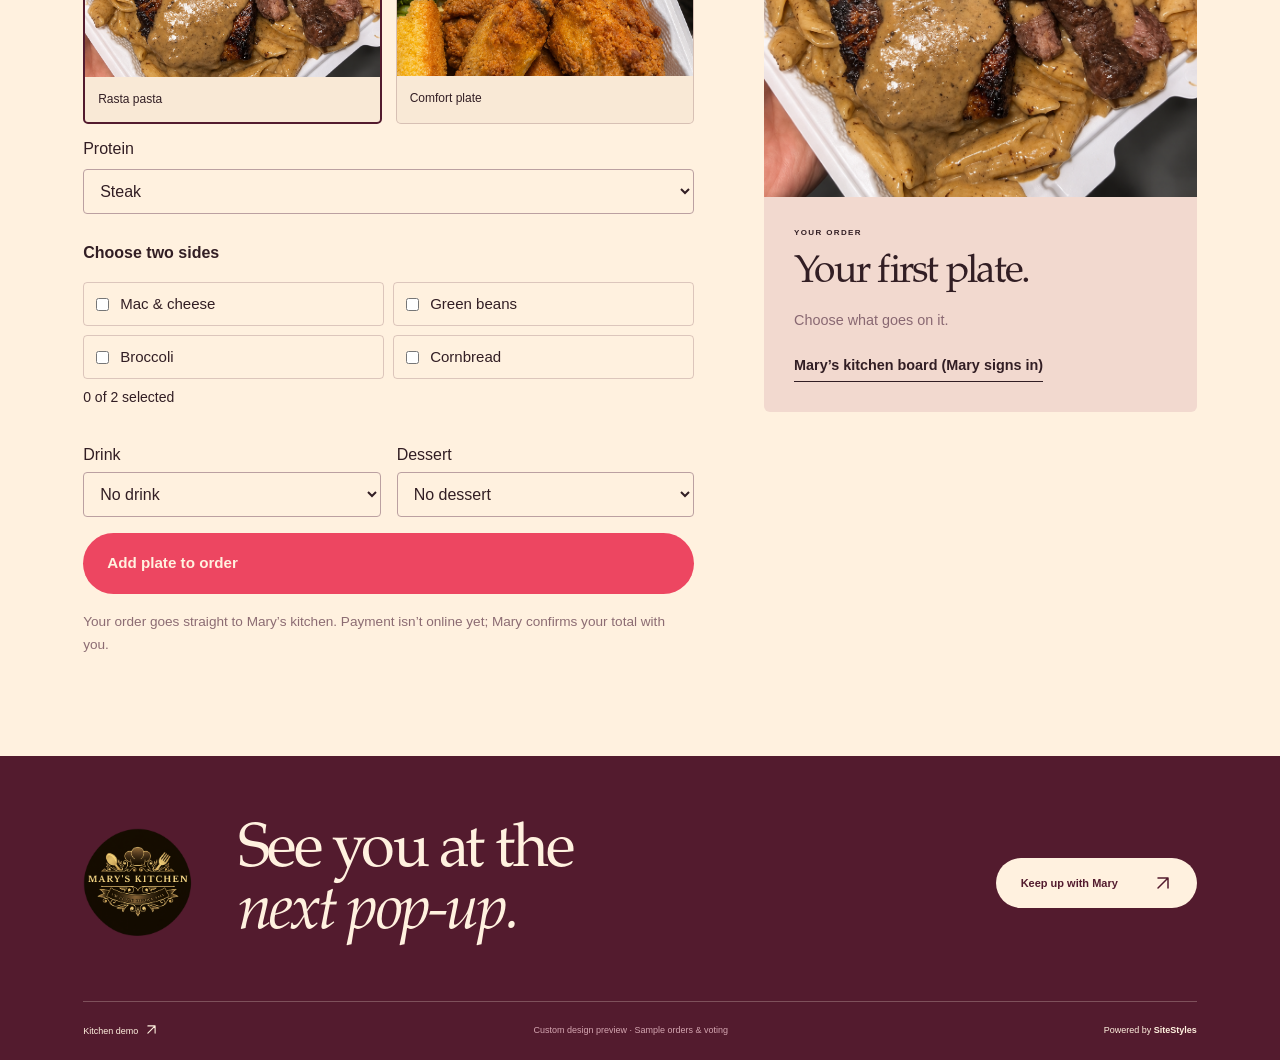
==== commit b8b19ee4: "Connect Mary's two-plates site to SiteStyles; add photos, videos and fonts - Orders save to SiteStyl" ====
--- a/two-plates/index.html
+++ b/two-plates/index.html
@@ -57,26 +57,26 @@
           <div id="pickup-options" class="pickup-options"></div>
         </fieldset>
         <p class="pickup-detail" id="pickup-detail" hidden></p>
-        <label class="field-label" for="guest-name">Name for your sample order</label>
+        <label class="field-label" for="guest-name">Name for your order</label>
         <input id="guest-name" placeholder="Your first name" maxlength="35" autocomplete="given-name" required>
         <label class="field-label" for="guest-phone">Mobile number for pickup</label>
         <input id="guest-phone" name="phone" type="tel" inputmode="tel" autocomplete="tel" maxlength="30" placeholder="(404) 555-0100" aria-describedby="phone-note" required>
-        <p class="contact-help" id="phone-note">Mary can text or call this number when your order is ready. Try (404) 555-0100 for a practice order.</p>
+        <p class="contact-help" id="phone-note">Mary texts or calls this number when your order is ready.</p>
         <p class="form-error" id="pickup-error" role="alert"></p>
-        <div class="plate-actions"><button class="pill submit" id="place-order" type="submit">Place sample order</button>
+        <div class="plate-actions"><button class="pill submit" id="place-order" type="submit">Place order</button>
         <button class="plate-link" id="back-to-plates" type="button">Back to plates</button></div>
       </form>
-      <p class="small demo-boundary">Practice order. Mary sets the final menu and prices before taking orders.</p>
+      <p class="small demo-boundary">Your order goes straight to Mary’s kitchen. Payment isn’t online yet; Mary confirms your total with you.</p>
       <p id="cart-status" class="sr-only" role="status"></p>
     </div>
     <aside class="plate-summary"><div class="summary-image"><img id="summary-photo" src="../assets/pasta-retouched.png" alt="A past plate from Mary’s kitchen"></div>
       <div class="summary-copy"><p class="eyebrow">YOUR ORDER</p><h3 id="summary-title">Your first plate.</h3>
         <p id="summary-detail">Choose what goes on it.</p>
-        <a class="underlink" href="kitchen.html">Explore Mary’s kitchen demo</a>
+        <a class="underlink" href="kitchen.html">Mary’s kitchen board (Mary signs in)</a>
       </div>
     </aside>
   </div>
 </section>
 </main>
 <footer><div class="footer-top"><img src="../assets/logo-clean.png" alt="Mary’s Kitchen logo"><h2>See you at the<br><em>next pop-up.</em></h2><a class="pill" href="https://www.instagram.com/marys_kitchen95/" target="_blank" rel="noopener">Keep up with Mary <svg class="icon" viewBox="0 0 18 18" aria-hidden="true"><path d="M4 14 14 4M4 4h10v10"/></svg></a></div><div class="footer-bottom"><a href="kitchen.html">Kitchen demo <svg class="icon" viewBox="0 0 18 18" aria-hidden="true"><path d="M4 14 14 4M4 4h10v10"/></svg></a><span>Custom design preview · Sample orders & voting</span><a href="https://sitestyles.net" target="_blank" rel="noopener">Powered by <strong>SiteStyles</strong></a></div></footer>
-<dialog id="review-dialog" class="review-dialog" aria-label="Original food review"><button class="dialog-close" data-close="review-dialog" aria-label="Close video" type="button">×</button><video id="review-player" controls playsinline preload="none"></video></dialog><dialog id="confirmation" class="confirmation" aria-labelledby="confirmation-title"><button class="dialog-close" data-close="confirmation" aria-label="Close confirmation" type="button">×</button><p class="eyebrow">SAMPLE ORDER ADDED</p><h2 id="confirmation-title">Your plate<br><em>has a place.</em></h2><p id="confirmation-copy"></p><a class="pill" href="kitchen.html">See it in Mary’s kitchen <svg class="icon" viewBox="0 0 18 18" aria-hidden="true"><path d="M4 14 14 4M4 4h10v10"/></svg></a><p class="small">Demo only. Nothing was sent to Mary.</p></dialog><script src="orders.js?v=1"></script><script src="app.js?v=3"></script></body></html>
+<dialog id="review-dialog" class="review-dialog" aria-label="Original food review"><button class="dialog-close" data-close="review-dialog" aria-label="Close video" type="button">×</button><video id="review-player" controls playsinline preload="none"></video></dialog><dialog id="confirmation" class="confirmation" aria-labelledby="confirmation-title"><button class="dialog-close" data-close="confirmation" aria-label="Close confirmation" type="button">×</button><p class="eyebrow">ORDER RECEIVED</p><h2 id="confirmation-title">Your plate<br><em>has a place.</em></h2><p id="confirmation-copy"></p><a class="pill" href="./" data-close-confirm>Back to Mary’s Kitchen <svg class="icon" viewBox="0 0 18 18" aria-hidden="true"><path d="M4 14 14 4M4 4h10v10"/></svg></a><p class="small">Mary has your order. She’ll text you at the number you gave when it’s ready.</p></dialog><script src="orders.js?v=3"></script><script src="app.js?v=4"></script></body></html>
--- a/two-plates/styles.css
+++ b/two-plates/styles.css
@@ -0,0 +1,48 @@
+@font-face{font-family:Mary;src:url(../assets/mary-editorial.otf);font-display:swap}@font-face{font-family:Mary;src:url(../assets/mary-editorial-italic.otf);font-style:italic;font-display:swap}
+:root{--cream:#fff1df;--rose:#ed4661;--wine:#531b2e;--ink:#321e24;--pink:#f3c6cd;--line:#531b2e33;--serif:Mary,Georgia,serif}*{box-sizing:border-box}html{scroll-behavior:smooth;scroll-padding-top:20px}body{margin:0;background:var(--cream);color:var(--ink);font:15px/1.6 Arial,Helvetica,sans-serif}button,input,select{font:inherit}button,a{touch-action:manipulation;-webkit-tap-highlight-color:transparent}button{cursor:pointer;border:0}button:disabled{opacity:.45;cursor:not-allowed}a{color:inherit;text-decoration:none}img,video{display:block;width:100%;object-fit:cover}button:focus-visible,a:focus-visible,input:focus-visible,select:focus-visible{outline:3px solid #2b91b8;outline-offset:4px}[hidden]{display:none!important}h1,h2,h3,p,figure{margin:0}h1,h2,h3{font-family:var(--serif);font-weight:400;letter-spacing:-.045em;line-height:1.02}h2{font-size:clamp(45px,6.7vw,98px)}em{font-weight:400}.eyebrow{font-size:10px;letter-spacing:.17em;font-weight:700;line-height:1.6}.small{font-size:12px;line-height:1.7}.pill{display:inline-flex;align-items:center;justify-content:space-between;gap:32px;background:var(--rose);color:var(--cream);padding:16px 25px;border-radius:50px;font-size:12px;font-weight:700;transition:transform .2s,background .2s}.pill:hover{transform:translateY(-3px);background:#d6304e}.pill span{font-size:21px;line-height:1}.underlink{display:inline-block;border-bottom:1px solid currentColor;font-size:12px;font-weight:700;margin-top:22px;padding-bottom:4px}.skip{position:fixed;z-index:99;top:10px;left:10px;transform:translateY(-160%);background:var(--cream);padding:10px}.skip:focus{transform:none}.nav{position:absolute;inset:0 0 auto;z-index:8;color:var(--cream);display:flex;justify-content:space-between;align-items:center;gap:20px;padding:24px 4.5%;background:linear-gradient(#160e16b0,transparent)}.wordmark{display:flex;gap:12px;align-items:center;flex-shrink:0}.wordmark img{height:66px;width:66px;object-fit:contain}.wordmark span{font-size:16px;line-height:1.1;letter-spacing:.08em;font-weight:700}.wordmark small{font-size:8px;letter-spacing:.16em;font-weight:400}.nav nav{display:flex;gap:30px;align-items:center;font-size:12px}.nav-plate{border:1px solid #fff1df99;padding:12px 18px;border-radius:40px}.hero{height:min(100svh,980px);min-height:700px;position:relative;isolation:isolate;overflow:hidden;background:#26171d;color:var(--cream)}.cinema{position:absolute;inset:0;display:grid;grid-template-columns:1fr min(40vw,512px) 1fr;gap:3px}.scene{height:100%;overflow:hidden}.scene img,.scene video{height:100%}.left img{object-position:50% 65%;animation:drift 17s ease-in-out infinite alternate}.right img{object-position:50% 55%;animation:drift 20s ease-in-out infinite alternate-reverse}.center video{object-position:50% 45%}.shade{position:absolute;z-index:1;inset:0;background:linear-gradient(0deg,#271320f0,#30152166 27%,#331b2708 65%,#140a1a33)}.hero-note{position:absolute;z-index:2;top:155px;left:4.5%;font-size:10px;letter-spacing:.19em;line-height:1.8;font-weight:700}.hero-title{position:absolute;z-index:2;bottom:143px;left:4.5%;right:4.5%}.hero-title .eyebrow{letter-spacing:.26em;margin-bottom:14px}.hero h1{font-size:clamp(80px,11.3vw,185px);line-height:.9;letter-spacing:-.067em;white-space:nowrap}.hero-title>p:last-child{font-size:14px;margin-top:24px}.hero-bottom{position:absolute;z-index:3;left:4.5%;right:4.5%;bottom:34px;display:flex;justify-content:space-between;align-items:center;gap:25px}.scroll-note{font-size:8px;letter-spacing:.16em}.film-button,.play-fallback{color:var(--cream);background:#29162380;border:1px solid #fff1df80;backdrop-filter:blur(10px);border-radius:40px;padding:11px 17px;font-size:10px}.play-fallback{position:absolute;z-index:4;top:39%;left:50%;transform:translate(-50%,-50%);font-size:12px;white-space:nowrap;padding:14px 20px}.section{padding:80px 6.5% 100px}.section-top{display:flex;justify-content:space-between;align-items:center;gap:25px;border-top:1px solid var(--line);padding-top:16px;margin-bottom:50px}.section-top>span{font-size:9px;letter-spacing:.1em;white-space:nowrap}.split-heading{display:flex;justify-content:space-between;align-items:flex-end;gap:45px}.intro h2 em,.reactions h2 em{color:#b0274a}.intro-copy{max-width:290px;font-size:14px;padding-bottom:8px}.intro-copy .small{margin-top:17px;color:#785d65}.food-gallery{display:grid;grid-template-columns:1fr 1.14fr 1fr;gap:35px;align-items:start;margin-top:65px}.food-photo>div{aspect-ratio:.72;overflow:hidden;background:#d6c3af}.food-photo img{height:100%;transition:transform 1.2s}.food-photo:hover img{transform:scale(1.045)}.food-photo figcaption{display:flex;justify-content:space-between;gap:8px;margin-top:15px;font-size:9px;letter-spacing:.12em;font-weight:700}.one{margin-top:68px;rotate:-3deg}.two{rotate:2deg}.three{margin-top:105px;rotate:-2deg}.footnote{text-align:center;font-size:10px;color:#896d73;margin-top:50px}.next{background:var(--wine);color:var(--cream);overflow:hidden}.next .section-top{border-color:#fff1df40}.next-layout{display:grid;grid-template-columns:1.1fr 1fr;gap:85px;align-items:center}.next h2{font-size:clamp(45px,6vw,86px)}.next h2 em{color:var(--pink)}.next-copy{font-size:13px;margin-top:22px}.day-tabs{display:flex;gap:10px;margin-top:30px}.day-tabs button{background:transparent;color:var(--cream);border:1px solid #fff1df60;border-radius:35px;padding:12px 20px;font-size:12px}.day-tabs button[aria-selected=true]{background:var(--cream);color:var(--wine)}.day-panel{border-top:1px solid #fff1df3a;padding-top:22px;margin-top:23px;max-width:430px}.day-panel .eyebrow{color:var(--pink);font-size:9px}.day-panel h3{font-size:28px;letter-spacing:-.025em;margin:12px 0}.day-panel p:not(.eyebrow){font-size:12px;color:#e5c0c8;max-width:350px}.next-art{width:100%;max-width:430px;justify-self:end;position:relative;rotate:4deg}.next-art video{aspect-ratio:.78;object-position:50% 70%;border:8px solid var(--cream);background:#321e24}.next-art button{position:absolute;left:28px;bottom:28px;border-radius:35px;background:var(--cream);color:var(--wine);padding:12px 17px;font-size:11px}.handwritten{position:absolute;right:-17px;bottom:-45px;font:italic 32px var(--serif);color:var(--pink);rotate:-9deg}.vote-zone{margin-top:105px;border-top:1px solid #fff1df40;padding-top:36px;display:grid;grid-template-columns:1fr 1.1fr;gap:20px 50px;align-items:center}.vote-zone h3{font-size:31px;margin-top:10px}.vote-zone .small{color:#eccdd2;margin-top:8px}.votes{display:grid;gap:9px}.votes button{display:flex;justify-content:space-between;align-items:center;text-align:left;background:transparent;border:1px solid #fff1df55;border-radius:5px;padding:12px 18px;color:var(--cream);font-size:13px}.votes button span{font-size:21px;line-height:1}.votes button[aria-pressed=true]{background:var(--pink);border-color:var(--pink);color:var(--wine)}.vote-status{grid-column:2;font-size:10px!important}.reactions{background:var(--pink);padding-bottom:85px}.reaction-aside{font-size:13px}.arrows{display:flex;gap:10px;margin-top:20px}.arrows button{width:40px;height:40px;border:1px solid var(--line);border-radius:50%;color:var(--wine);background:transparent;font-size:18px}.reaction-track{margin-top:45px;display:flex;gap:24px;overflow-x:auto;scroll-snap-type:x mandatory;scrollbar-width:thin;padding-bottom:18px}.reaction-card{padding:0;flex:0 0 calc((100% - 48px)/3);aspect-ratio:.66;position:relative;overflow:hidden;scroll-snap-align:start;border-radius:130px 130px 4px 4px;background:#342730;color:var(--cream);text-align:left}.reaction-card img{height:100%;transition:transform 1s}.reaction-card:hover img{transform:scale(1.035)}.reaction-card:after{content:'';position:absolute;inset:0;background:linear-gradient(0deg,#271320ee,transparent 75%)}.play-circle{position:absolute;z-index:2;top:26px;left:50%;transform:translateX(-50%);width:49px;height:49px;display:grid;place-items:center;border:1px solid #fff1dfaa;border-radius:50%;background:#27132033;backdrop-filter:blur(6px);font-size:15px}.caption{position:absolute;z-index:2;left:25px;right:20px;bottom:28px;display:grid;gap:15px}.caption small{font-size:8px;letter-spacing:.14em}.caption strong{font:400 clamp(28px,3vw,42px)/1.02 var(--serif);letter-spacing:-.03em}.caption>span{font-size:10px}.builder-note{font-size:12px;max-width:340px}.builder-note .small{display:inline-block;color:#88676f;font-size:10px;margin-top:10px}.builder{margin-top:50px;display:grid;grid-template-columns:1.2fr .85fr;gap:70px;align-items:start}.builder fieldset{padding:0;margin:0 0 28px;border:0;min-width:0}.builder legend{font-size:14px;font-weight:700;padding:0;margin-bottom:18px}.builder legend>span{font-size:10px;font-weight:400;color:#9e677a;border:1px solid var(--line);border-radius:50%;padding:8px;margin-right:10px}.choice-row{display:grid;grid-template-columns:1fr 1fr;gap:14px}.image-choice{position:relative;display:block;border:1px solid var(--line);border-radius:5px;overflow:hidden;background:#f9e9d6;cursor:pointer}.image-choice input{position:absolute;top:12px;left:12px;z-index:1;width:18px;height:18px;accent-color:var(--wine)}.image-choice img{height:140px;object-position:50% 65%}.image-choice>span{display:block;padding:13px;font-size:12px}.image-choice:has(input:checked){border:2px solid var(--wine)}.field-label{font-size:11px;display:block;margin:14px 0 8px}.builder select,.builder input:not([type=radio]):not([type=checkbox]){width:100%;min-width:0;background:transparent;border:1px solid #bba0a1;border-radius:4px;color:var(--ink);padding:12px;font-size:16px}.side-choices{display:grid;grid-template-columns:1fr 1fr;gap:9px}.side-choices label{font-size:12px;padding:8px;border:1px solid var(--line);border-radius:4px;display:flex;align-items:center;gap:8px}.side-choices input{accent-color:var(--wine)}#plate-qty{max-width:110px}.pickup-options{display:grid;gap:9px}.pickup-choice{display:flex;gap:12px;align-items:center;padding:12px 14px;border:1px solid #bba0a1;border-radius:4px;cursor:pointer}.pickup-choice:has(input:checked){border-color:var(--wine);background:#f3d9d7}.pickup-choice:has(input:disabled){opacity:.45;cursor:not-allowed}.pickup-choice input{accent-color:var(--wine);width:16px;height:16px}.pickup-choice strong{display:block;font-size:12px}.pickup-choice small{font-size:10px;color:#896872}.pickup-choice>span:last-child{margin-left:auto;font-size:10px;white-space:nowrap;color:#896872}.submit{width:100%;padding:18px 24px;font-size:13px}.demo-boundary{font-size:10px;color:#8c6c73;margin-top:12px}.form-error{font-size:12px;color:#a21c3d;margin-bottom:12px}.plate-summary{background:#f2d9cf;border-radius:150px 150px 6px 6px;overflow:hidden;position:sticky;top:30px}.summary-image{height:360px;overflow:hidden}.summary-image img{height:100%;object-position:50% 65%}.summary-copy{padding:30px}.summary-copy .eyebrow{font-size:8px}.summary-copy h3{font-size:39px;line-height:1.05;margin-top:14px}.summary-copy>p:not(.eyebrow){font-size:11px;color:#896872;margin-top:14px}.summary-line{display:flex;justify-content:space-between;gap:12px;margin-top:24px;padding:15px 0;border-block:1px solid var(--line);font-size:11px}.summary-line b{font-weight:500}.summary-copy .underlink{font-size:10px}footer{background:var(--wine);color:var(--cream);padding:65px 6.5% 22px}.footer-top{display:flex;justify-content:space-between;align-items:center;gap:45px;padding-bottom:55px}.footer-top>img{width:110px;height:110px;object-fit:contain}.footer-top h2{flex:1;font-size:clamp(35px,4.8vw,70px)}.footer-top .pill{background:var(--cream);color:var(--wine);font-size:11px}.footer-bottom{display:flex;justify-content:space-between;gap:25px;flex-wrap:wrap;border-top:1px solid #fff1df40;padding-top:21px;font-size:9px;color:#d4a6b1}.footer-bottom>a{color:var(--cream)}dialog{border:0}.review-dialog{padding:0;width:min(512px,calc(100% - 24px));background:#140e13;overflow:hidden;max-height:92svh;border-radius:9px}.review-dialog video{max-height:90svh;object-fit:contain}.dialog-close{position:absolute;z-index:5;right:12px;top:12px;width:36px;height:36px;border-radius:50%;background:var(--cream);color:var(--wine);font-size:24px;line-height:1}dialog::backdrop{background:#1b0e19d9;backdrop-filter:blur(10px)}.confirmation{width:min(430px,calc(100% - 24px));padding:50px 35px 32px;border-radius:6px;background:var(--cream);color:var(--wine);text-align:center}.confirmation h2{font-size:59px;margin-top:18px}.confirmation>p:not(.eyebrow){font-size:13px;margin-top:22px}.confirmation .pill{margin-top:25px}.confirmation .small{font-size:10px!important}.reveal{transition:opacity .9s,translate .9s}.motion-ready .reveal:not(.shown){opacity:0;translate:0 25px}.paused *{animation-play-state:paused!important}@keyframes drift{from{transform:scale(1.01) translateY(-1%)}to{transform:scale(1.09) translateY(1%)}}
+@media(max-width:1000px){.nav nav{gap:20px}.hero{min-height:670px}.hero h1{font-size:12vw}.section{padding:65px 5% 80px}.food-gallery{gap:23px}.next-layout{gap:40px}.intro-copy{max-width:240px}.builder{gap:35px}.summary-image{height:280px}.summary-copy{padding:23px}.summary-copy h3{font-size:33px}.reaction-card{flex-basis:38%}.footer-top{gap:25px}.footer-top>img{width:85px;height:85px}}
+@media(max-width:650px){.nav{padding:17px 5%;gap:12px}.wordmark{gap:8px}.wordmark img{width:49px;height:49px}.wordmark span{font-size:12px}.wordmark small{font-size:6px}.nav nav>a:not(.nav-plate){display:none}.nav-plate{font-size:10px;padding:10px 13px}.hero{min-height:650px;height:91svh;max-height:920px}.cinema{display:block}.left,.right{display:none}.center{position:absolute;inset:0}.center video{object-position:50% 35%}.shade{background:linear-gradient(0deg,#271320fa,#271320b3 26%,#27132015 65%,#27132066)}.hero-note{top:112px;left:6%;font-size:8px;letter-spacing:.14em}.hero-title{left:6%;right:6%;bottom:164px}.hero-title .eyebrow{font-size:8px;letter-spacing:.19em;margin-bottom:15px}.hero h1{font-size:24vw;white-space:normal;line-height:.86}.hero h1 em{display:block;font-size:23vw;padding-left:10%}.hero-title>p:last-child{font-size:11px;max-width:220px;line-height:1.5;margin-top:22px}.hero-bottom{left:6%;right:6%;bottom:28px;gap:10px;flex-wrap:wrap}.hero-bottom .pill{font-size:11px;padding:14px 18px;gap:23px}.film-button{font-size:9px;padding:10px 12px}.scroll-note{order:3;flex-basis:100%;margin-top:13px;font-size:7px}.play-fallback{top:37%;font-size:10px}.section{padding:46px 6% 55px}.section-top{margin-bottom:32px;gap:16px;align-items:flex-start}.section-top .eyebrow{font-size:8px;letter-spacing:.1em;max-width:210px}.section-top>span{font-size:7px;padding-top:2px}h2,.next h2{font-size:13vw;line-height:1}.split-heading{display:block}.intro-copy{margin-top:28px;max-width:290px;font-size:13px}.intro-copy .small{font-size:11px;margin-top:10px}.underlink{font-size:11px;margin-top:15px}.food-gallery{grid-template-columns:1fr 1fr;gap:24px 18px;margin-top:35px}.one{margin-top:28px}.three{grid-column:1/-1;margin:5px auto 0;width:65%}.food-photo figcaption{font-size:7px;letter-spacing:.06em;margin-top:9px;gap:3px}.footnote{font-size:8px;line-height:1.7;margin-top:26px}.next-layout{grid-template-columns:1fr;gap:42px}.next-copy{font-size:12px;margin-top:18px}.day-tabs{margin-top:22px;gap:8px}.day-tabs button{font-size:11px;padding:10px 17px}.day-panel{padding-top:18px;margin-top:20px}.day-panel h3{font-size:26px}.day-panel p:not(.eyebrow){font-size:11px}.next-art{justify-self:center;width:76%;max-width:350px;margin-bottom:30px;rotate:3deg}.next-art video{aspect-ratio:.86;border-width:6px}.next-art button{font-size:9px;left:17px;bottom:20px;padding:10px 12px}.handwritten{font-size:26px;bottom:-34px;right:-24px}.vote-zone{grid-template-columns:1fr;margin-top:47px;padding-top:25px;gap:20px}.vote-zone h3{font-size:28px}.vote-zone .small{font-size:10px}.votes button{font-size:12px;padding:12px 15px}.vote-status{grid-column:auto;margin-top:0!important;font-size:9px!important}.reaction-aside{display:flex;justify-content:space-between;gap:20px;align-items:center;margin-top:23px;font-size:11px}.arrows{margin:0;gap:7px}.arrows button{width:33px;height:33px;font-size:15px}.reaction-track{gap:15px;margin-top:27px;margin-right:-6.8%;padding-right:6.8%}.reaction-card{flex-basis:77%;max-width:360px;border-radius:110px 110px 4px 4px}.caption{left:22px;bottom:25px;gap:14px}.caption strong{font-size:37px}.play-circle{width:43px;height:43px;font-size:13px}.builder-note{font-size:11px;margin-top:22px}.builder-note .small{font-size:9px;margin-top:9px}.builder{display:flex;flex-direction:column-reverse;gap:27px;margin-top:32px}.plate-summary{position:static;width:100%;display:grid;grid-template-columns:100px 1fr;border-radius:5px}.summary-image{height:100%;min-height:160px}.summary-copy{padding:17px}.summary-copy .eyebrow{font-size:7px}.summary-copy h3{font-size:27px;margin-top:8px}.summary-copy>p:not(.eyebrow){font-size:9px;margin-top:8px}.summary-copy>.small,.summary-copy .underlink{display:none}.summary-line{font-size:9px;margin-top:14px;padding:9px 0 0;border-bottom:0}.builder form{width:100%}.builder legend{font-size:12px;margin-bottom:15px}.builder legend>span{font-size:9px;padding:6px}.image-choice img{height:130px}.image-choice>span{font-size:11px;padding:10px}.side-choices label{font-size:10px}.pickup-choice{padding:11px 10px;gap:8px}.pickup-choice strong{font-size:11px}.pickup-choice small,.pickup-choice>span:last-child{font-size:9px}.demo-boundary{font-size:9px}footer{padding:42px 6% 20px}.footer-top{display:grid;grid-template-columns:60px 1fr;gap:20px;padding-bottom:35px}.footer-top>img{width:60px;height:60px}.footer-top h2{font-size:36px}.footer-top .pill{grid-column:2;justify-self:start;font-size:10px;padding:13px 17px}.footer-bottom{display:grid;grid-template-columns:1fr 1fr;gap:17px;font-size:8px}.footer-bottom>span{grid-column:1/-1;grid-row:2}.footer-bottom>a:last-child{text-align:right}.confirmation{padding:48px 25px 28px}.confirmation h2{font-size:54px}}
+@media(prefers-reduced-motion:reduce){html{scroll-behavior:auto}*,*:before,*:after{animation:none!important;transition:none!important}.motion-ready .reveal:not(.shown){opacity:1;translate:none}}
+
+.icon{display:inline-block;flex-shrink:0;width:13px;height:13px;vertical-align:-2px;margin-left:4px;fill:none;stroke:currentColor;stroke-width:1.5;stroke-linecap:round;stroke-linejoin:round}.pill .icon{width:18px;height:18px}.nav-plate .icon{width:11px;height:11px}.film-button:before{content:'';display:inline-block;width:7px;height:9px;border-inline:2px solid currentColor;margin-right:9px;vertical-align:-1px}.film-button.is-paused:before{width:0;height:0;border:5px solid transparent;border-right:0;border-left:7px solid currentColor}.play-circle:before{content:'';width:0;height:0;border:6px solid transparent;border-right:0;border-left:9px solid currentColor;margin-left:3px}.cinema{gap:0}.scene.left{position:relative;z-index:1;margin-right:-75px;mask-image:linear-gradient(90deg,#000 75%,transparent)}.scene.right{position:relative;z-index:1;margin-left:-75px;mask-image:linear-gradient(90deg,transparent,#000 25%)}
+
+.plate-workspace { min-width: 0; width: 100%; }
+.plate-workspace [hidden] { display: none !important; }
+.plate-workspace h3 { font-family: var(--serif, Georgia, serif); font-size: clamp(1.65rem,3.4vw,2.4rem); margin: 0 0 1.15rem; }
+.plate-workspace h3:focus, #pickup-heading:focus { outline-offset: 4px; }
+.plate-workspace legend, .plate-workspace .field-label { font-size: 1rem; line-height: 1.4; }
+.plate-workspace .side-choices label { min-height: 44px; font-size: .94rem; cursor: pointer; }
+.plate-workspace .side-choices label:has(input:checked) { background: #f3d9d7; border-color: var(--wine); }
+.plate-workspace .side-choices label:has(input:disabled) { opacity: .62; cursor: default; }
+.side-count, .plate-workspace .form-error { font-size: .875rem; line-height: 1.5; margin: .5rem 0; }
+.plate-extras { display: grid; grid-template-columns: 1fr 1fr; gap: 1rem; }
+.plate-extras label { display: grid; align-content: start; gap: .35rem; margin: 0; min-width: 0; }
+.plate-actions { display: flex; flex-wrap: wrap; align-items: center; gap: .55rem 1rem; margin: 1rem 0; }
+.plate-workspace .pill { font-size: .95rem; min-height: 44px; }
+.plate-link { background: transparent; color: var(--wine); text-decoration: underline; text-underline-offset: 3px; min-height: 40px; font: inherit; font-size: .90rem; }
+.order-cart ol { list-style: none; padding: 0; margin: 0; }
+.order-cart li { padding: 1rem 0; border-top: 1px solid var(--line); }
+.order-cart li:last-child { border-bottom: 1px solid var(--line); }
+.order-cart h4 { font-size: 1.08rem; margin: 0 0 .35rem; }
+.order-cart li p { font-size: .95rem; margin: .12rem 0; line-height: 1.45; }
+.order-cart .line-actions { display: flex; gap: .4rem 1rem; flex-wrap: wrap; margin-top: .35rem; }
+.plate-workspace form + section:not([hidden]),.plate-workspace #pickup-form:not([hidden]) { margin-top: 1.5rem; }
+.plate-workspace .pickup-choice strong { font-size: .95rem; }
+.plate-workspace .pickup-choice small,.plate-workspace .pickup-choice>span:last-child,.plate .demo-boundary { font-size: .85rem; }
+.plate .summary-copy>p:not(.eyebrow),.plate .summary-copy .underlink { font-size: .9rem; }
+.plate .summary-copy .underlink { display: inline-flex; }
+.plate .builder-note { font-size: 1rem; line-height: 1.55; }
+#cart-status { position: absolute; width: 1px; height: 1px; padding: 0; overflow: hidden; clip-path: inset(50%); white-space: nowrap; }
+@media (max-width: 650px) {
+  .plate .builder { flex-direction: column; }
+  .plate .plate-summary { order: 2; }
+  .plate-extras { grid-template-columns: 1fr; gap: .7rem; }
+}
+
+#guest-phone, #guest-name {
+  box-sizing: border-box; display: block; width: 100%; min-height: 44px;
+  padding: .7rem .85rem; border: 1px solid var(--line); border-radius: 5px;
+  background: #fffaf6; color: var(--ink); font: inherit; font-size: 1rem;
+}
+#guest-phone[aria-invalid="true"] { border-color: #a21c3d; }
+.plate-workspace .contact-help, .plate-workspace .pickup-detail { font-size: .9rem; line-height: 1.5; margin: .45rem 0 1rem; }
